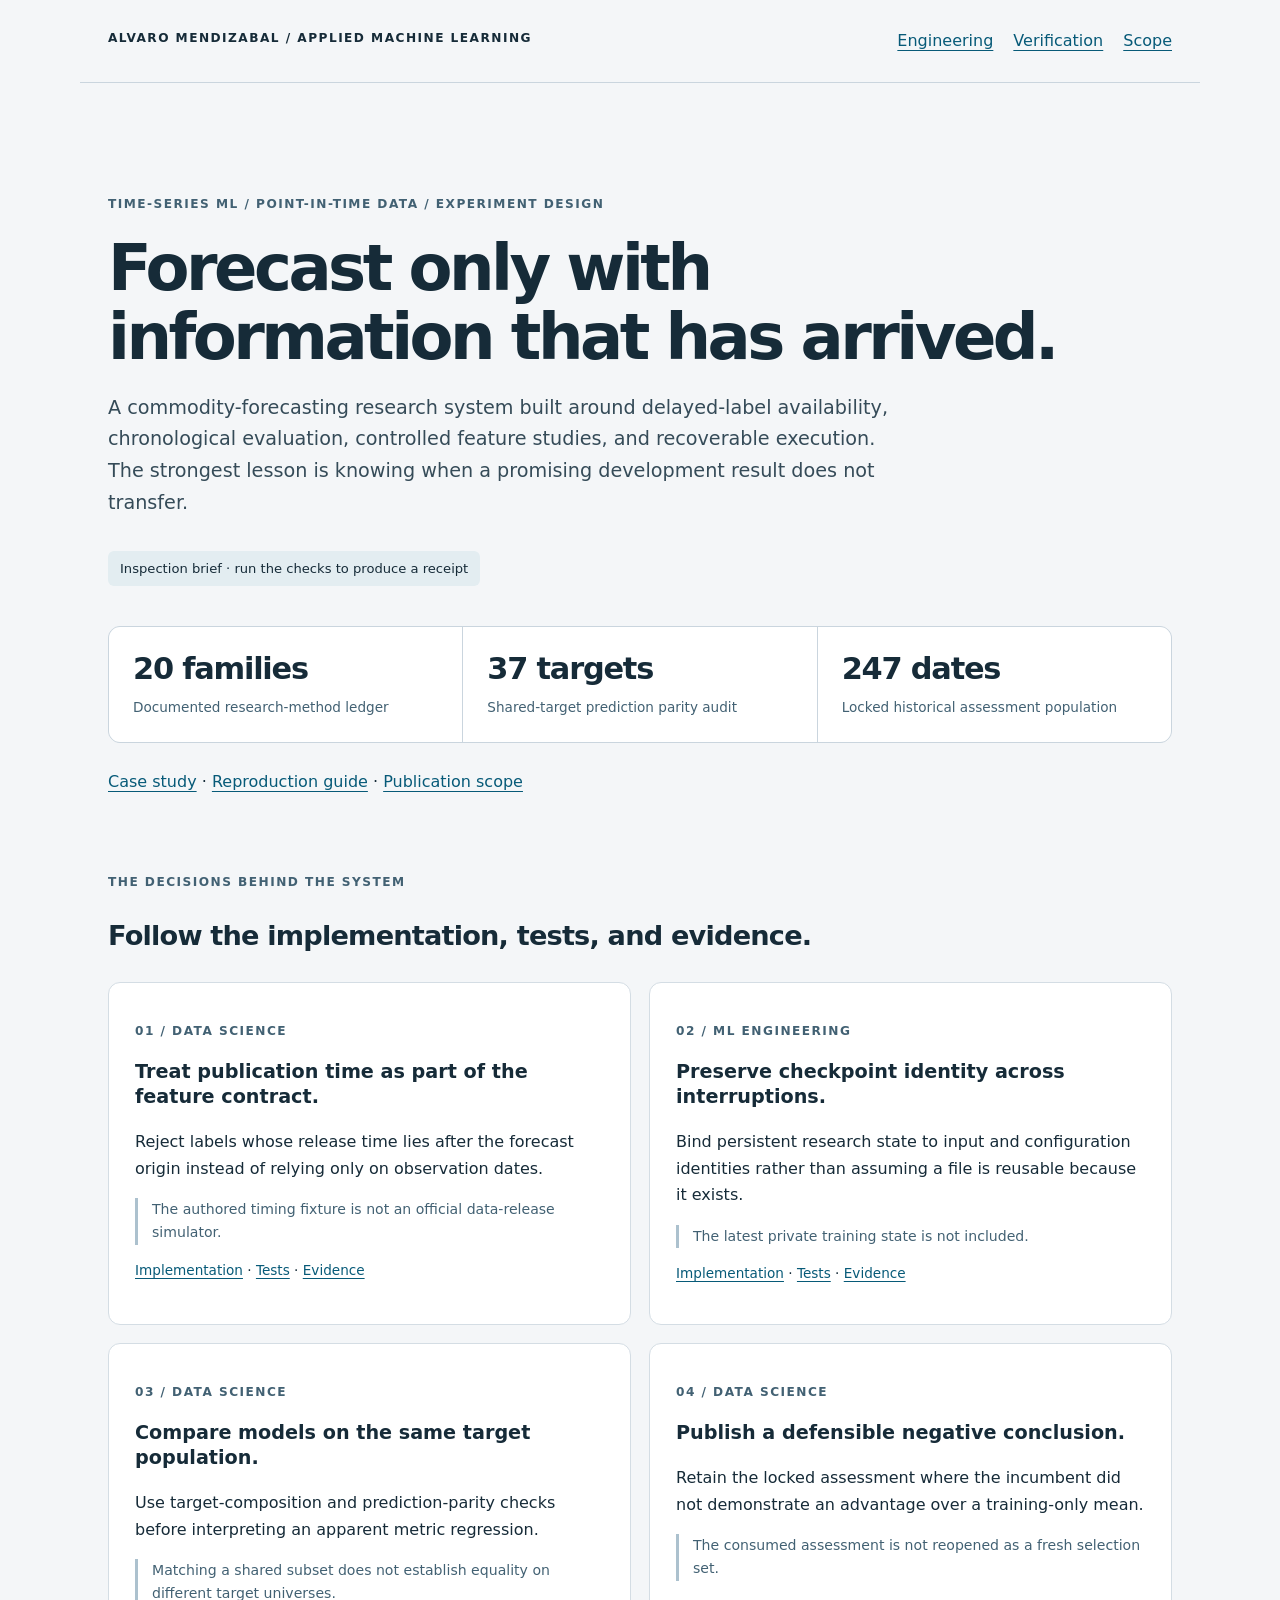
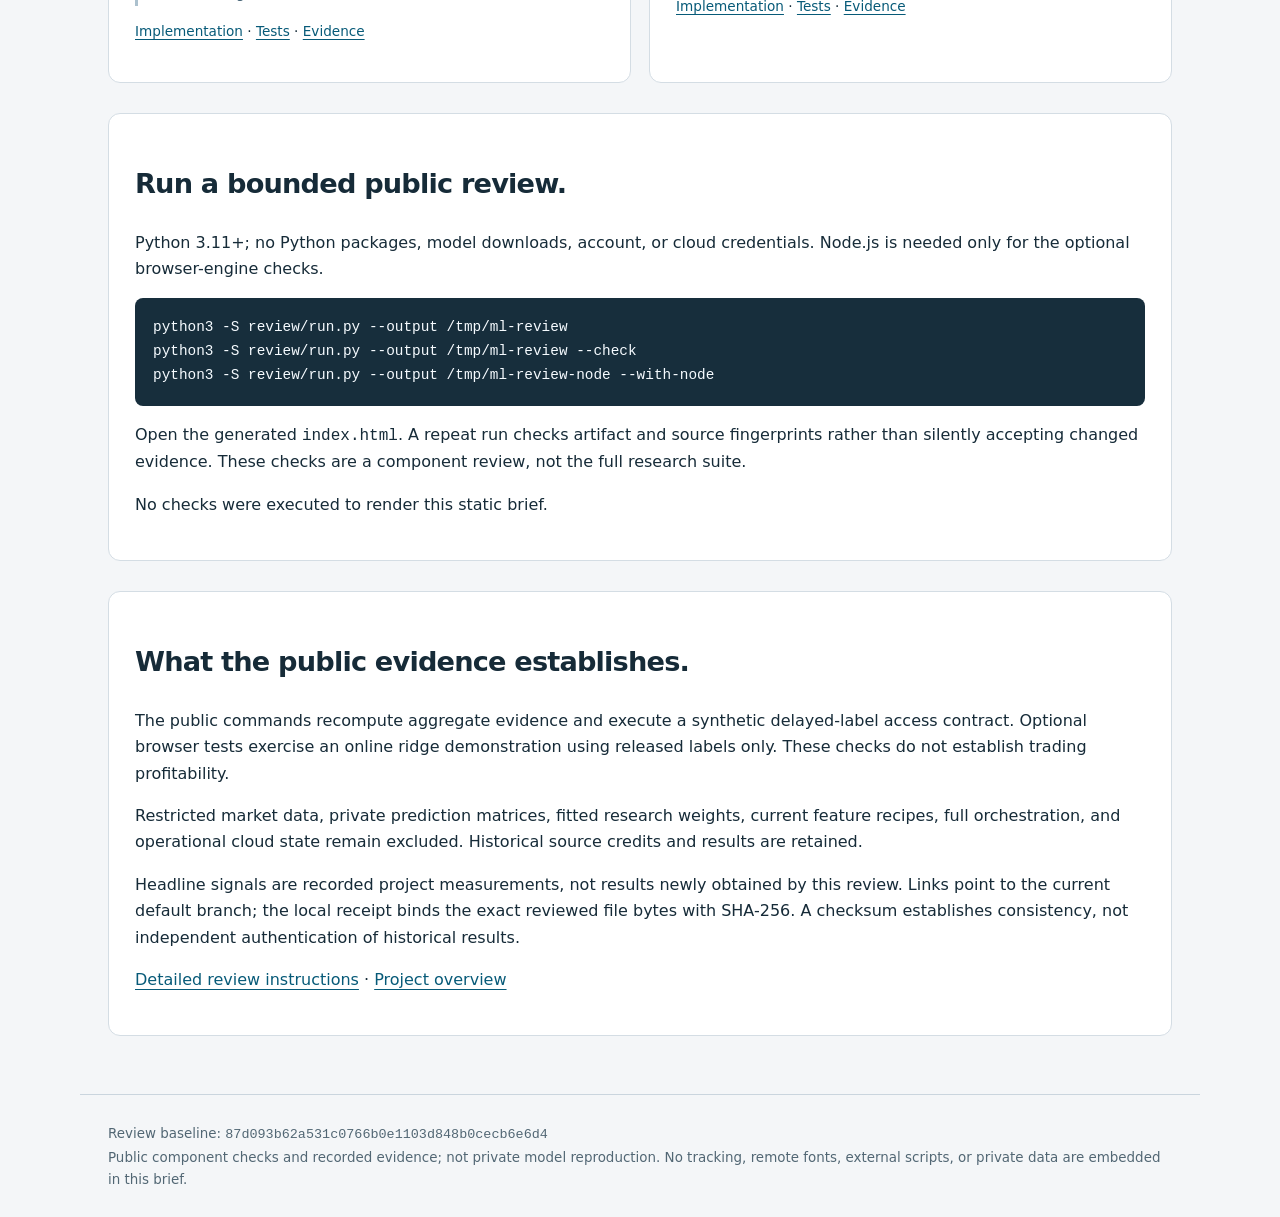
==== review/index.html @ c0a4b19f "feat: add tested source-linked employer review and bounded public verification" ====
<!doctype html>
<html lang="en"><head><meta charset="utf-8"><meta name="viewport" content="width=device-width,initial-scale=1"><meta name="color-scheme" content="light"><title>Forecast only with information that has arrived. | Alvaro Mendizabal</title>
<style>
:root{font-family:Inter,ui-sans-serif,system-ui,-apple-system,sans-serif;color:#162b38;background:#f4f6f8;line-height:1.65}*{box-sizing:border-box}body{margin:0}a{color:#075a78;text-underline-offset:.22em}a:focus-visible{outline:3px solid #d98f22;outline-offset:4px}.skip{position:absolute;left:-9999px}.skip:focus{left:1rem;background:white;padding:1rem;z-index:2}header,main,footer{max-width:1120px;margin:auto;padding:28px}header{display:flex;justify-content:space-between;gap:24px;flex-wrap:wrap;border-bottom:1px solid #cad5de}nav{display:flex;gap:20px;flex-wrap:wrap}.brand,.eyebrow{font-size:.76rem;letter-spacing:.12em;text-transform:uppercase;font-weight:750}.eyebrow{color:#426173}h1{font-size:clamp(2.3rem,5vw,4.7rem);line-height:1.08;letter-spacing:-.055em;max-width:950px;margin:20px 0}h2{font-size:1.7rem;letter-spacing:-.03em}h3{font-size:1.2rem;line-height:1.3}.lead{font-size:1.2rem;max-width:800px;color:#354b58}.hero{padding:40px 0 30px}.status{display:inline-block;font-size:.82rem;background:#e3edf1;padding:7px 12px;border-radius:6px}.signals{display:grid;grid-template-columns:repeat(3,1fr);gap:1px;background:#cad5de;border:1px solid #cad5de;border-radius:12px;overflow:hidden;margin:26px 0}.signals div{padding:24px;background:white}.signals strong{display:block;font-size:1.9rem;line-height:1.2;letter-spacing:-.04em}.signals span{display:block;font-size:.85rem;margin-top:9px;color:#426173}.grid{display:grid;grid-template-columns:repeat(2,minmax(0,1fr));gap:18px}article,.panel{background:white;border:1px solid #d4dde4;border-radius:12px;padding:26px}article p:last-child{font-size:.85rem}.boundary{font-size:.88rem;border-left:3px solid #acc1ce;padding-left:14px;color:#426173}section{scroll-margin-top:20px;margin:30px 0}pre{white-space:pre-wrap;overflow-wrap:anywhere;padding:18px;background:#172e3c;color:#f6fbff;border-radius:8px;font-size:.9rem}code{font-family:ui-monospace,SFMono-Regular,Consolas,monospace}table{border-collapse:collapse;width:100%;font-size:.9rem}th,td{padding:12px;border-bottom:1px solid #d4dde4;text-align:left}caption{text-align:left;margin-bottom:10px;font-weight:700}footer{font-size:.84rem;color:#526774;border-top:1px solid #cad5de}@media(max-width:700px){header,main,footer{padding:20px}.grid,.signals{grid-template-columns:1fr}h1{font-size:2.5rem}article,.panel{padding:20px}}@media print{body{background:white}header nav,.skip{display:none}main{max-width:none}article,.panel{break-inside:avoid}h1{font-size:30pt}.hero{padding-top:10px}a{color:inherit}}
</style></head><body><a class="skip" href="#main">Skip to content</a><header><div class="brand">Alvaro Mendizabal / Applied Machine Learning</div><nav aria-label="Review sections"><a href="#engineering">Engineering</a><a href="#verification">Verification</a><a href="#scope">Scope</a></nav></header><main id="main"><section class="hero"><p class="eyebrow">Time-series ML / point-in-time data / experiment design</p><h1>Forecast only with information that has arrived.</h1><p class="lead">A commodity-forecasting research system built around delayed-label availability, chronological evaluation, controlled feature studies, and recoverable execution. The strongest lesson is knowing when a promising development result does not transfer.</p><p class="status">Inspection brief · run the checks to produce a receipt</p><div class="signals"><div><strong>20 families</strong><span>Documented research-method ledger</span></div><div><strong>37 targets</strong><span>Shared-target prediction parity audit</span></div><div><strong>247 dates</strong><span>Locked historical assessment population</span></div></div><p><a href="https://github.com/alvaromendizabal/commodity-prediction/blob/main/docs/PORTFOLIO_CASE_STUDY.md">Case study</a> · <a href="https://github.com/alvaromendizabal/commodity-prediction/blob/main/docs/REPRODUCIBILITY.md">Reproduction guide</a> · <a href="https://github.com/alvaromendizabal/commodity-prediction/blob/main/docs/PUBLICATION_SCOPE.md">Publication scope</a></p></section><section id="engineering"><p class="eyebrow">The decisions behind the system</p><h2>Follow the implementation, tests, and evidence.</h2><div class="grid"><article><p class="eyebrow">01 / Data science</p><h3>Treat publication time as part of the feature contract.</h3><p>Reject labels whose release time lies after the forecast origin instead of relying only on observation dates.</p><p class="boundary">The authored timing fixture is not an official data-release simulator.</p><p><a href="https://github.com/alvaromendizabal/commodity-prediction/blob/main/examples/delayed_label_demo.py">Implementation</a> · <a href="https://github.com/alvaromendizabal/commodity-prediction/blob/main/tests/test_delayed_label_demo.py">Tests</a> · <a href="https://github.com/alvaromendizabal/commodity-prediction/blob/main/docs/PORTFOLIO_CASE_STUDY.md">Evidence</a></p></article><article><p class="eyebrow">02 / ML engineering</p><h3>Preserve checkpoint identity across interruptions.</h3><p>Bind persistent research state to input and configuration identities rather than assuming a file is reusable because it exists.</p><p class="boundary">The latest private training state is not included.</p><p><a href="https://github.com/alvaromendizabal/commodity-prediction/blob/main/src/commodity_prediction/studies/storage.py">Implementation</a> · <a href="https://github.com/alvaromendizabal/commodity-prediction/blob/main/tests/test_study_storage.py">Tests</a> · <a href="https://github.com/alvaromendizabal/commodity-prediction/blob/main/reports/execution_recovery.json">Evidence</a></p></article><article><p class="eyebrow">03 / Data science</p><h3>Compare models on the same target population.</h3><p>Use target-composition and prediction-parity checks before interpreting an apparent metric regression.</p><p class="boundary">Matching a shared subset does not establish equality on different target universes.</p><p><a href="https://github.com/alvaromendizabal/commodity-prediction/blob/main/src/commodity_prediction/studies/evaluation.py">Implementation</a> · <a href="https://github.com/alvaromendizabal/commodity-prediction/blob/main/tests/test_feature_study.py">Tests</a> · <a href="https://github.com/alvaromendizabal/commodity-prediction/blob/main/reports/portfolio_summary.json">Evidence</a></p></article><article><p class="eyebrow">04 / Data science</p><h3>Publish a defensible negative conclusion.</h3><p>Retain the locked assessment where the incumbent did not demonstrate an advantage over a training-only mean.</p><p class="boundary">The consumed assessment is not reopened as a fresh selection set.</p><p><a href="https://github.com/alvaromendizabal/commodity-prediction/blob/main/scripts/verify_portfolio.py">Implementation</a> · <a href="https://github.com/alvaromendizabal/commodity-prediction/blob/main/tests/test_portfolio_evidence.py">Tests</a> · <a href="https://github.com/alvaromendizabal/commodity-prediction/blob/main/reports/final_research_ledger.json">Evidence</a></p></article></div></section><section class="panel" id="verification"><h2>Run a bounded public review.</h2><p>Python 3.11+; no Python packages, model downloads, account, or cloud credentials. Node.js is needed only for the optional browser-engine checks.</p><pre><code>python3 -S review/run.py --output /tmp/ml-review
python3 -S review/run.py --output /tmp/ml-review --check
python3 -S review/run.py --output /tmp/ml-review-node --with-node</code></pre><p>Open the generated <code>index.html</code>. A repeat run checks artifact and source fingerprints rather than silently accepting changed evidence. These checks are a component review, not the full research suite.</p><p>No checks were executed to render this static brief.</p></section><section class="panel" id="scope"><h2>What the public evidence establishes.</h2><p>The public commands recompute aggregate evidence and execute a synthetic delayed-label access contract. Optional browser tests exercise an online ridge demonstration using released labels only. These checks do not establish trading profitability.</p><p>Restricted market data, private prediction matrices, fitted research weights, current feature recipes, full orchestration, and operational cloud state remain excluded. Historical source credits and results are retained.</p><p>Headline signals are recorded project measurements, not results newly obtained by this review. Links point to the current default branch; the local receipt binds the exact reviewed file bytes with SHA-256. A checksum establishes consistency, not independent authentication of historical results.</p><p><a href="https://github.com/alvaromendizabal/commodity-prediction/blob/main/review/README.md">Detailed review instructions</a> · <a href="https://github.com/alvaromendizabal/commodity-prediction/blob/main/README.md">Project overview</a></p></section></main><footer>Review baseline: <code>87d093b62a531c0766b0e1103d848b0cecb6e6d4</code><br>Public component checks and recorded evidence; not private model reproduction. No tracking, remote fonts, external scripts, or private data are embedded in this brief.</footer></body></html>
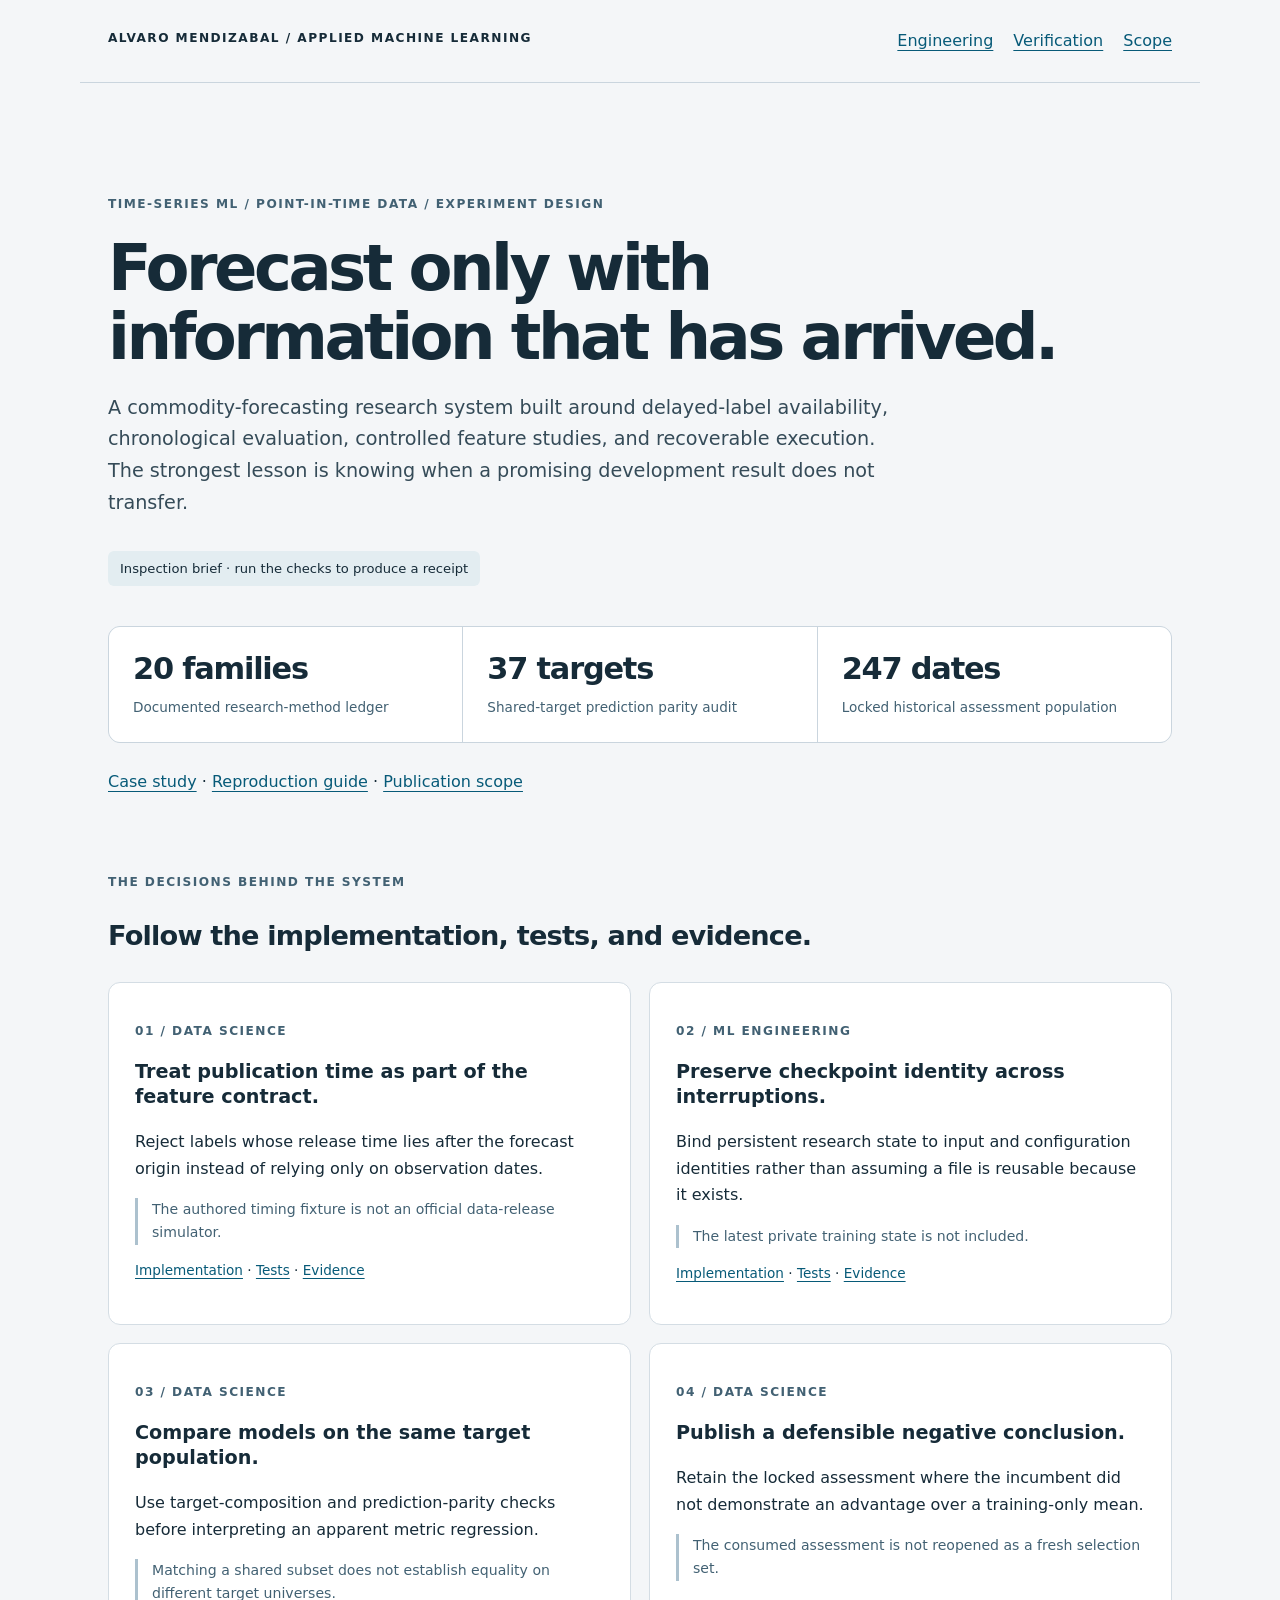
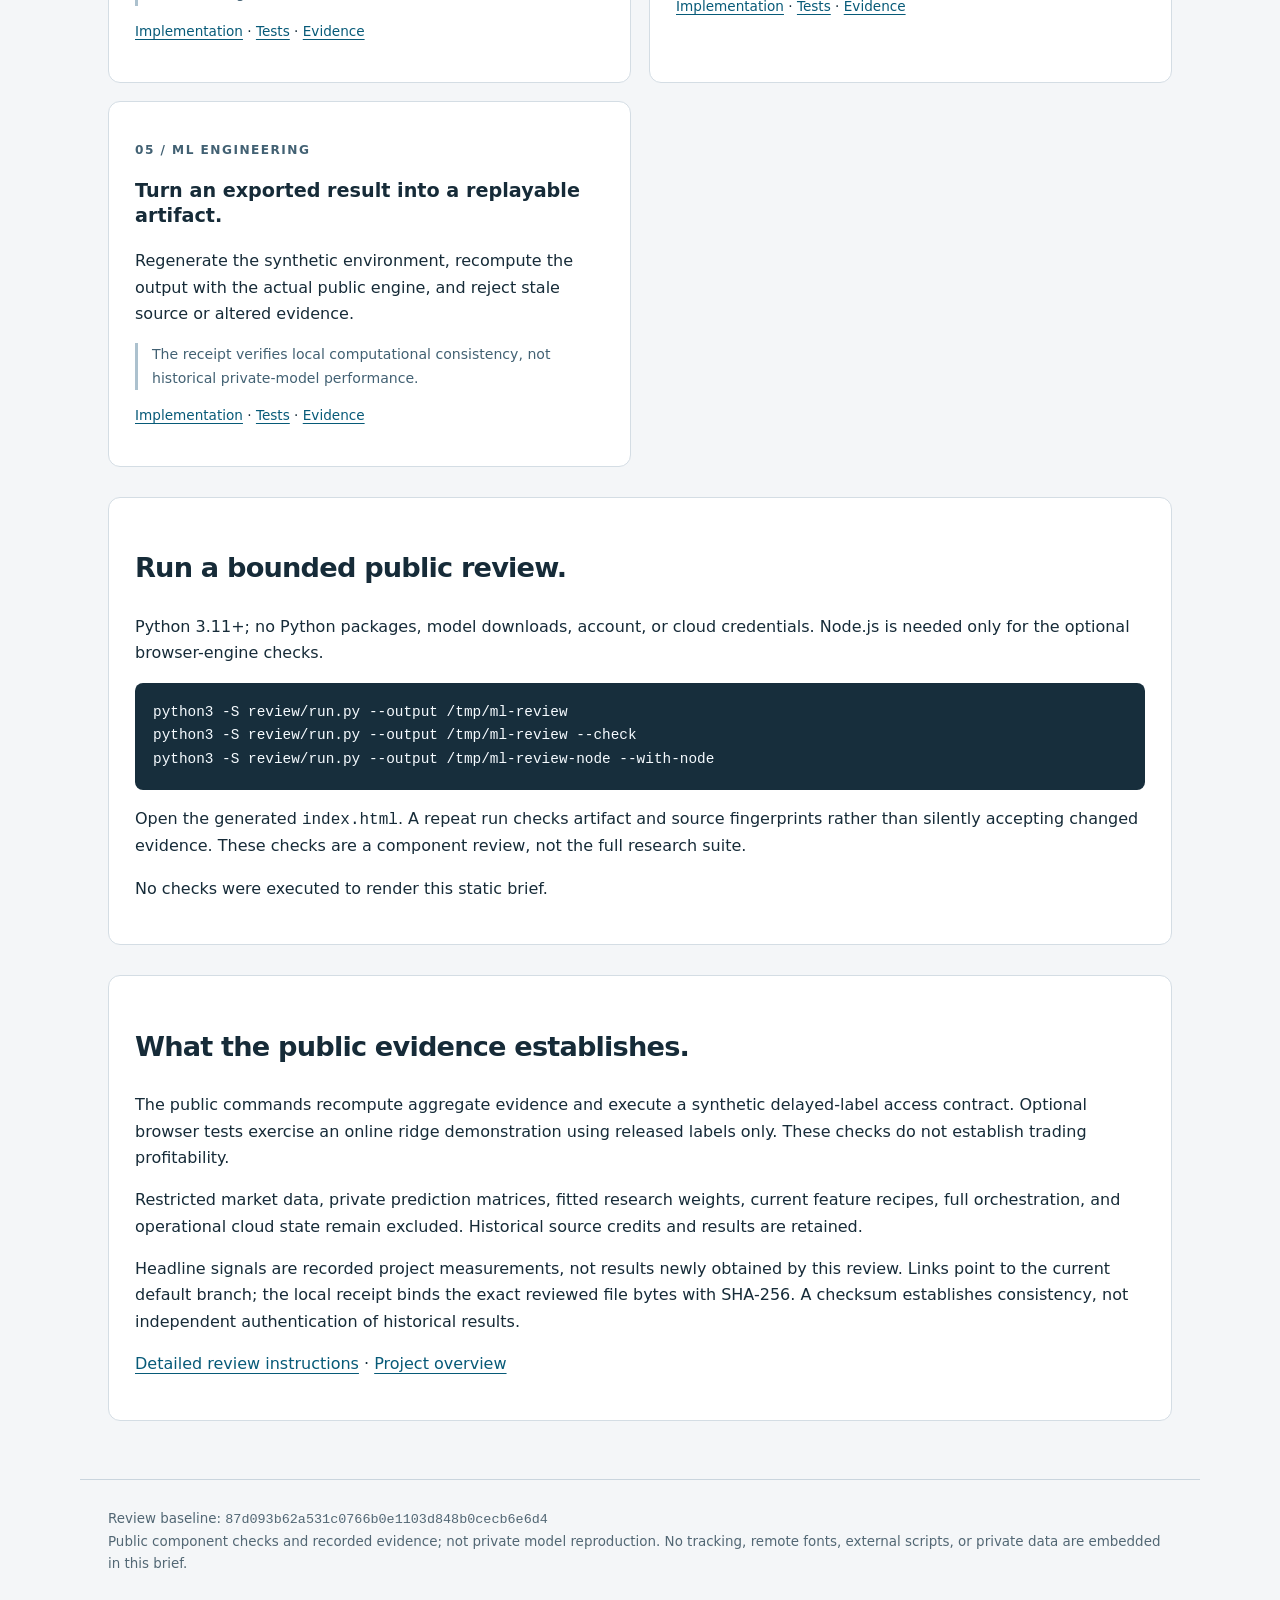
==== commit db31e839: "Make exported forecasts independently replayable with source-bound evidence" ====
--- a/review/index.html
+++ b/review/index.html
@@ -2,6 +2,6 @@
 <html lang="en"><head><meta charset="utf-8"><meta name="viewport" content="width=device-width,initial-scale=1"><meta name="color-scheme" content="light"><title>Forecast only with information that has arrived. | Alvaro Mendizabal</title>
 <style>
 :root{font-family:Inter,ui-sans-serif,system-ui,-apple-system,sans-serif;color:#162b38;background:#f4f6f8;line-height:1.65}*{box-sizing:border-box}body{margin:0}a{color:#075a78;text-underline-offset:.22em}a:focus-visible{outline:3px solid #d98f22;outline-offset:4px}.skip{position:absolute;left:-9999px}.skip:focus{left:1rem;background:white;padding:1rem;z-index:2}header,main,footer{max-width:1120px;margin:auto;padding:28px}header{display:flex;justify-content:space-between;gap:24px;flex-wrap:wrap;border-bottom:1px solid #cad5de}nav{display:flex;gap:20px;flex-wrap:wrap}.brand,.eyebrow{font-size:.76rem;letter-spacing:.12em;text-transform:uppercase;font-weight:750}.eyebrow{color:#426173}h1{font-size:clamp(2.3rem,5vw,4.7rem);line-height:1.08;letter-spacing:-.055em;max-width:950px;margin:20px 0}h2{font-size:1.7rem;letter-spacing:-.03em}h3{font-size:1.2rem;line-height:1.3}.lead{font-size:1.2rem;max-width:800px;color:#354b58}.hero{padding:40px 0 30px}.status{display:inline-block;font-size:.82rem;background:#e3edf1;padding:7px 12px;border-radius:6px}.signals{display:grid;grid-template-columns:repeat(3,1fr);gap:1px;background:#cad5de;border:1px solid #cad5de;border-radius:12px;overflow:hidden;margin:26px 0}.signals div{padding:24px;background:white}.signals strong{display:block;font-size:1.9rem;line-height:1.2;letter-spacing:-.04em}.signals span{display:block;font-size:.85rem;margin-top:9px;color:#426173}.grid{display:grid;grid-template-columns:repeat(2,minmax(0,1fr));gap:18px}article,.panel{background:white;border:1px solid #d4dde4;border-radius:12px;padding:26px}article p:last-child{font-size:.85rem}.boundary{font-size:.88rem;border-left:3px solid #acc1ce;padding-left:14px;color:#426173}section{scroll-margin-top:20px;margin:30px 0}pre{white-space:pre-wrap;overflow-wrap:anywhere;padding:18px;background:#172e3c;color:#f6fbff;border-radius:8px;font-size:.9rem}code{font-family:ui-monospace,SFMono-Regular,Consolas,monospace}table{border-collapse:collapse;width:100%;font-size:.9rem}th,td{padding:12px;border-bottom:1px solid #d4dde4;text-align:left}caption{text-align:left;margin-bottom:10px;font-weight:700}footer{font-size:.84rem;color:#526774;border-top:1px solid #cad5de}@media(max-width:700px){header,main,footer{padding:20px}.grid,.signals{grid-template-columns:1fr}h1{font-size:2.5rem}article,.panel{padding:20px}}@media print{body{background:white}header nav,.skip{display:none}main{max-width:none}article,.panel{break-inside:avoid}h1{font-size:30pt}.hero{padding-top:10px}a{color:inherit}}
-</style></head><body><a class="skip" href="#main">Skip to content</a><header><div class="brand">Alvaro Mendizabal / Applied Machine Learning</div><nav aria-label="Review sections"><a href="#engineering">Engineering</a><a href="#verification">Verification</a><a href="#scope">Scope</a></nav></header><main id="main"><section class="hero"><p class="eyebrow">Time-series ML / point-in-time data / experiment design</p><h1>Forecast only with information that has arrived.</h1><p class="lead">A commodity-forecasting research system built around delayed-label availability, chronological evaluation, controlled feature studies, and recoverable execution. The strongest lesson is knowing when a promising development result does not transfer.</p><p class="status">Inspection brief · run the checks to produce a receipt</p><div class="signals"><div><strong>20 families</strong><span>Documented research-method ledger</span></div><div><strong>37 targets</strong><span>Shared-target prediction parity audit</span></div><div><strong>247 dates</strong><span>Locked historical assessment population</span></div></div><p><a href="https://github.com/alvaromendizabal/commodity-prediction/blob/main/docs/PORTFOLIO_CASE_STUDY.md">Case study</a> · <a href="https://github.com/alvaromendizabal/commodity-prediction/blob/main/docs/REPRODUCIBILITY.md">Reproduction guide</a> · <a href="https://github.com/alvaromendizabal/commodity-prediction/blob/main/docs/PUBLICATION_SCOPE.md">Publication scope</a></p></section><section id="engineering"><p class="eyebrow">The decisions behind the system</p><h2>Follow the implementation, tests, and evidence.</h2><div class="grid"><article><p class="eyebrow">01 / Data science</p><h3>Treat publication time as part of the feature contract.</h3><p>Reject labels whose release time lies after the forecast origin instead of relying only on observation dates.</p><p class="boundary">The authored timing fixture is not an official data-release simulator.</p><p><a href="https://github.com/alvaromendizabal/commodity-prediction/blob/main/examples/delayed_label_demo.py">Implementation</a> · <a href="https://github.com/alvaromendizabal/commodity-prediction/blob/main/tests/test_delayed_label_demo.py">Tests</a> · <a href="https://github.com/alvaromendizabal/commodity-prediction/blob/main/docs/PORTFOLIO_CASE_STUDY.md">Evidence</a></p></article><article><p class="eyebrow">02 / ML engineering</p><h3>Preserve checkpoint identity across interruptions.</h3><p>Bind persistent research state to input and configuration identities rather than assuming a file is reusable because it exists.</p><p class="boundary">The latest private training state is not included.</p><p><a href="https://github.com/alvaromendizabal/commodity-prediction/blob/main/src/commodity_prediction/studies/storage.py">Implementation</a> · <a href="https://github.com/alvaromendizabal/commodity-prediction/blob/main/tests/test_study_storage.py">Tests</a> · <a href="https://github.com/alvaromendizabal/commodity-prediction/blob/main/reports/execution_recovery.json">Evidence</a></p></article><article><p class="eyebrow">03 / Data science</p><h3>Compare models on the same target population.</h3><p>Use target-composition and prediction-parity checks before interpreting an apparent metric regression.</p><p class="boundary">Matching a shared subset does not establish equality on different target universes.</p><p><a href="https://github.com/alvaromendizabal/commodity-prediction/blob/main/src/commodity_prediction/studies/evaluation.py">Implementation</a> · <a href="https://github.com/alvaromendizabal/commodity-prediction/blob/main/tests/test_feature_study.py">Tests</a> · <a href="https://github.com/alvaromendizabal/commodity-prediction/blob/main/reports/portfolio_summary.json">Evidence</a></p></article><article><p class="eyebrow">04 / Data science</p><h3>Publish a defensible negative conclusion.</h3><p>Retain the locked assessment where the incumbent did not demonstrate an advantage over a training-only mean.</p><p class="boundary">The consumed assessment is not reopened as a fresh selection set.</p><p><a href="https://github.com/alvaromendizabal/commodity-prediction/blob/main/scripts/verify_portfolio.py">Implementation</a> · <a href="https://github.com/alvaromendizabal/commodity-prediction/blob/main/tests/test_portfolio_evidence.py">Tests</a> · <a href="https://github.com/alvaromendizabal/commodity-prediction/blob/main/reports/final_research_ledger.json">Evidence</a></p></article></div></section><section class="panel" id="verification"><h2>Run a bounded public review.</h2><p>Python 3.11+; no Python packages, model downloads, account, or cloud credentials. Node.js is needed only for the optional browser-engine checks.</p><pre><code>python3 -S review/run.py --output /tmp/ml-review
+</style></head><body><a class="skip" href="#main">Skip to content</a><header><div class="brand">Alvaro Mendizabal / Applied Machine Learning</div><nav aria-label="Review sections"><a href="#engineering">Engineering</a><a href="#verification">Verification</a><a href="#scope">Scope</a></nav></header><main id="main"><section class="hero"><p class="eyebrow">Time-series ML / point-in-time data / experiment design</p><h1>Forecast only with information that has arrived.</h1><p class="lead">A commodity-forecasting research system built around delayed-label availability, chronological evaluation, controlled feature studies, and recoverable execution. The strongest lesson is knowing when a promising development result does not transfer.</p><p class="status">Inspection brief · run the checks to produce a receipt</p><div class="signals"><div><strong>20 families</strong><span>Documented research-method ledger</span></div><div><strong>37 targets</strong><span>Shared-target prediction parity audit</span></div><div><strong>247 dates</strong><span>Locked historical assessment population</span></div></div><p><a href="https://github.com/alvaromendizabal/commodity-prediction/blob/main/docs/PORTFOLIO_CASE_STUDY.md">Case study</a> · <a href="https://github.com/alvaromendizabal/commodity-prediction/blob/main/docs/REPRODUCIBILITY.md">Reproduction guide</a> · <a href="https://github.com/alvaromendizabal/commodity-prediction/blob/main/docs/PUBLICATION_SCOPE.md">Publication scope</a></p></section><section id="engineering"><p class="eyebrow">The decisions behind the system</p><h2>Follow the implementation, tests, and evidence.</h2><div class="grid"><article><p class="eyebrow">01 / Data science</p><h3>Treat publication time as part of the feature contract.</h3><p>Reject labels whose release time lies after the forecast origin instead of relying only on observation dates.</p><p class="boundary">The authored timing fixture is not an official data-release simulator.</p><p><a href="https://github.com/alvaromendizabal/commodity-prediction/blob/main/examples/delayed_label_demo.py">Implementation</a> · <a href="https://github.com/alvaromendizabal/commodity-prediction/blob/main/tests/test_delayed_label_demo.py">Tests</a> · <a href="https://github.com/alvaromendizabal/commodity-prediction/blob/main/docs/PORTFOLIO_CASE_STUDY.md">Evidence</a></p></article><article><p class="eyebrow">02 / ML engineering</p><h3>Preserve checkpoint identity across interruptions.</h3><p>Bind persistent research state to input and configuration identities rather than assuming a file is reusable because it exists.</p><p class="boundary">The latest private training state is not included.</p><p><a href="https://github.com/alvaromendizabal/commodity-prediction/blob/main/src/commodity_prediction/studies/storage.py">Implementation</a> · <a href="https://github.com/alvaromendizabal/commodity-prediction/blob/main/tests/test_study_storage.py">Tests</a> · <a href="https://github.com/alvaromendizabal/commodity-prediction/blob/main/reports/execution_recovery.json">Evidence</a></p></article><article><p class="eyebrow">03 / Data science</p><h3>Compare models on the same target population.</h3><p>Use target-composition and prediction-parity checks before interpreting an apparent metric regression.</p><p class="boundary">Matching a shared subset does not establish equality on different target universes.</p><p><a href="https://github.com/alvaromendizabal/commodity-prediction/blob/main/src/commodity_prediction/studies/evaluation.py">Implementation</a> · <a href="https://github.com/alvaromendizabal/commodity-prediction/blob/main/tests/test_feature_study.py">Tests</a> · <a href="https://github.com/alvaromendizabal/commodity-prediction/blob/main/reports/portfolio_summary.json">Evidence</a></p></article><article><p class="eyebrow">04 / Data science</p><h3>Publish a defensible negative conclusion.</h3><p>Retain the locked assessment where the incumbent did not demonstrate an advantage over a training-only mean.</p><p class="boundary">The consumed assessment is not reopened as a fresh selection set.</p><p><a href="https://github.com/alvaromendizabal/commodity-prediction/blob/main/scripts/verify_portfolio.py">Implementation</a> · <a href="https://github.com/alvaromendizabal/commodity-prediction/blob/main/tests/test_portfolio_evidence.py">Tests</a> · <a href="https://github.com/alvaromendizabal/commodity-prediction/blob/main/reports/final_research_ledger.json">Evidence</a></p></article><article><p class="eyebrow">05 / ML engineering</p><h3>Turn an exported result into a replayable artifact.</h3><p>Regenerate the synthetic environment, recompute the output with the actual public engine, and reject stale source or altered evidence.</p><p class="boundary">The receipt verifies local computational consistency, not historical private-model performance.</p><p><a href="https://github.com/alvaromendizabal/commodity-prediction/blob/main/tools/replay_public_demo.mjs">Implementation</a> · <a href="https://github.com/alvaromendizabal/commodity-prediction/blob/main/tools/test_replay_public_demo.mjs">Tests</a> · <a href="https://github.com/alvaromendizabal/commodity-prediction/blob/main/docs/DEMO_REPLAY.md">Evidence</a></p></article></div></section><section class="panel" id="verification"><h2>Run a bounded public review.</h2><p>Python 3.11+; no Python packages, model downloads, account, or cloud credentials. Node.js is needed only for the optional browser-engine checks.</p><pre><code>python3 -S review/run.py --output /tmp/ml-review
 python3 -S review/run.py --output /tmp/ml-review --check
 python3 -S review/run.py --output /tmp/ml-review-node --with-node</code></pre><p>Open the generated <code>index.html</code>. A repeat run checks artifact and source fingerprints rather than silently accepting changed evidence. These checks are a component review, not the full research suite.</p><p>No checks were executed to render this static brief.</p></section><section class="panel" id="scope"><h2>What the public evidence establishes.</h2><p>The public commands recompute aggregate evidence and execute a synthetic delayed-label access contract. Optional browser tests exercise an online ridge demonstration using released labels only. These checks do not establish trading profitability.</p><p>Restricted market data, private prediction matrices, fitted research weights, current feature recipes, full orchestration, and operational cloud state remain excluded. Historical source credits and results are retained.</p><p>Headline signals are recorded project measurements, not results newly obtained by this review. Links point to the current default branch; the local receipt binds the exact reviewed file bytes with SHA-256. A checksum establishes consistency, not independent authentication of historical results.</p><p><a href="https://github.com/alvaromendizabal/commodity-prediction/blob/main/review/README.md">Detailed review instructions</a> · <a href="https://github.com/alvaromendizabal/commodity-prediction/blob/main/README.md">Project overview</a></p></section></main><footer>Review baseline: <code>87d093b62a531c0766b0e1103d848b0cecb6e6d4</code><br>Public component checks and recorded evidence; not private model reproduction. No tracking, remote fonts, external scripts, or private data are embedded in this brief.</footer></body></html>
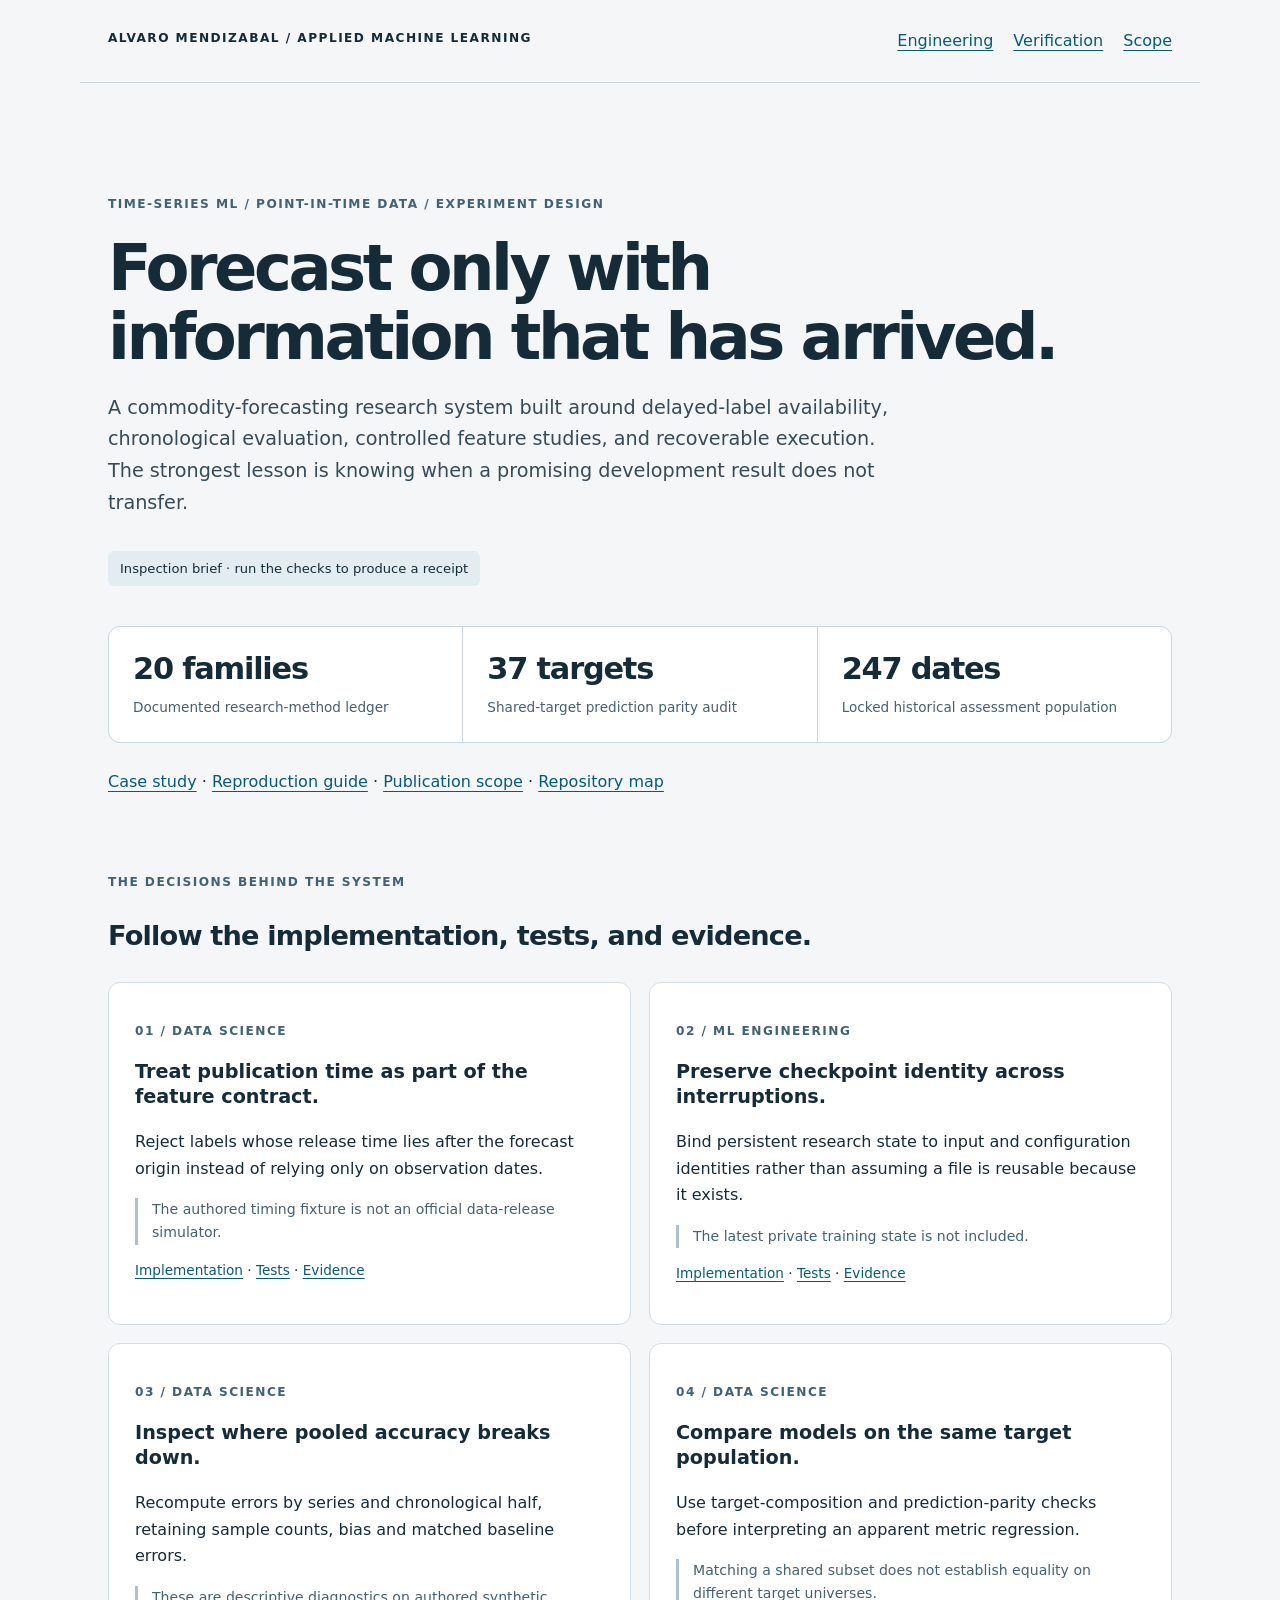
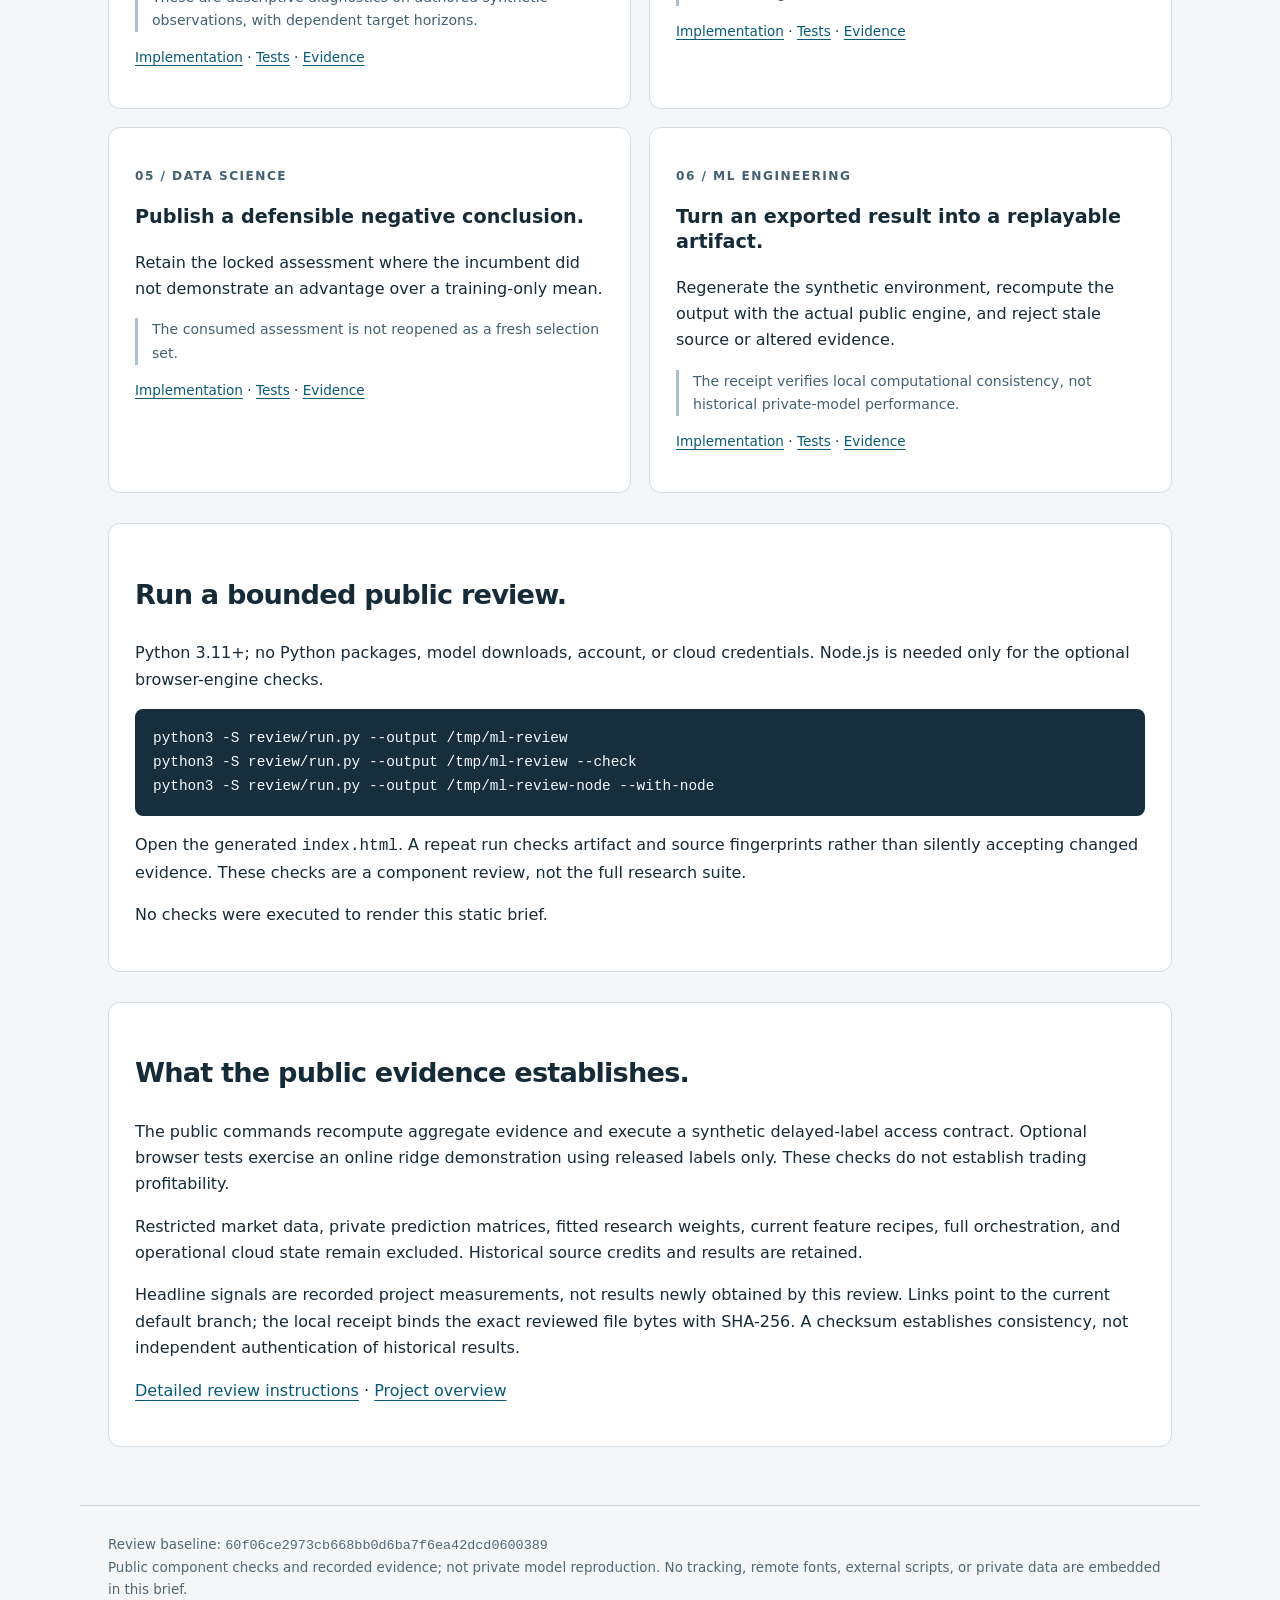
==== commit 891c9ece: "Add forecast error diagnostics and streamline the public research review" ====
--- a/review/index.html
+++ b/review/index.html
@@ -2,6 +2,6 @@
 <html lang="en"><head><meta charset="utf-8"><meta name="viewport" content="width=device-width,initial-scale=1"><meta name="color-scheme" content="light"><title>Forecast only with information that has arrived. | Alvaro Mendizabal</title>
 <style>
 :root{font-family:Inter,ui-sans-serif,system-ui,-apple-system,sans-serif;color:#162b38;background:#f4f6f8;line-height:1.65}*{box-sizing:border-box}body{margin:0}a{color:#075a78;text-underline-offset:.22em}a:focus-visible{outline:3px solid #d98f22;outline-offset:4px}.skip{position:absolute;left:-9999px}.skip:focus{left:1rem;background:white;padding:1rem;z-index:2}header,main,footer{max-width:1120px;margin:auto;padding:28px}header{display:flex;justify-content:space-between;gap:24px;flex-wrap:wrap;border-bottom:1px solid #cad5de}nav{display:flex;gap:20px;flex-wrap:wrap}.brand,.eyebrow{font-size:.76rem;letter-spacing:.12em;text-transform:uppercase;font-weight:750}.eyebrow{color:#426173}h1{font-size:clamp(2.3rem,5vw,4.7rem);line-height:1.08;letter-spacing:-.055em;max-width:950px;margin:20px 0}h2{font-size:1.7rem;letter-spacing:-.03em}h3{font-size:1.2rem;line-height:1.3}.lead{font-size:1.2rem;max-width:800px;color:#354b58}.hero{padding:40px 0 30px}.status{display:inline-block;font-size:.82rem;background:#e3edf1;padding:7px 12px;border-radius:6px}.signals{display:grid;grid-template-columns:repeat(3,1fr);gap:1px;background:#cad5de;border:1px solid #cad5de;border-radius:12px;overflow:hidden;margin:26px 0}.signals div{padding:24px;background:white}.signals strong{display:block;font-size:1.9rem;line-height:1.2;letter-spacing:-.04em}.signals span{display:block;font-size:.85rem;margin-top:9px;color:#426173}.grid{display:grid;grid-template-columns:repeat(2,minmax(0,1fr));gap:18px}article,.panel{background:white;border:1px solid #d4dde4;border-radius:12px;padding:26px}article p:last-child{font-size:.85rem}.boundary{font-size:.88rem;border-left:3px solid #acc1ce;padding-left:14px;color:#426173}section{scroll-margin-top:20px;margin:30px 0}pre{white-space:pre-wrap;overflow-wrap:anywhere;padding:18px;background:#172e3c;color:#f6fbff;border-radius:8px;font-size:.9rem}code{font-family:ui-monospace,SFMono-Regular,Consolas,monospace}table{border-collapse:collapse;width:100%;font-size:.9rem}th,td{padding:12px;border-bottom:1px solid #d4dde4;text-align:left}caption{text-align:left;margin-bottom:10px;font-weight:700}footer{font-size:.84rem;color:#526774;border-top:1px solid #cad5de}@media(max-width:700px){header,main,footer{padding:20px}.grid,.signals{grid-template-columns:1fr}h1{font-size:2.5rem}article,.panel{padding:20px}}@media print{body{background:white}header nav,.skip{display:none}main{max-width:none}article,.panel{break-inside:avoid}h1{font-size:30pt}.hero{padding-top:10px}a{color:inherit}}
-</style></head><body><a class="skip" href="#main">Skip to content</a><header><div class="brand">Alvaro Mendizabal / Applied Machine Learning</div><nav aria-label="Review sections"><a href="#engineering">Engineering</a><a href="#verification">Verification</a><a href="#scope">Scope</a></nav></header><main id="main"><section class="hero"><p class="eyebrow">Time-series ML / point-in-time data / experiment design</p><h1>Forecast only with information that has arrived.</h1><p class="lead">A commodity-forecasting research system built around delayed-label availability, chronological evaluation, controlled feature studies, and recoverable execution. The strongest lesson is knowing when a promising development result does not transfer.</p><p class="status">Inspection brief · run the checks to produce a receipt</p><div class="signals"><div><strong>20 families</strong><span>Documented research-method ledger</span></div><div><strong>37 targets</strong><span>Shared-target prediction parity audit</span></div><div><strong>247 dates</strong><span>Locked historical assessment population</span></div></div><p><a href="https://github.com/alvaromendizabal/commodity-prediction/blob/main/docs/PORTFOLIO_CASE_STUDY.md">Case study</a> · <a href="https://github.com/alvaromendizabal/commodity-prediction/blob/main/docs/REPRODUCIBILITY.md">Reproduction guide</a> · <a href="https://github.com/alvaromendizabal/commodity-prediction/blob/main/docs/PUBLICATION_SCOPE.md">Publication scope</a></p></section><section id="engineering"><p class="eyebrow">The decisions behind the system</p><h2>Follow the implementation, tests, and evidence.</h2><div class="grid"><article><p class="eyebrow">01 / Data science</p><h3>Treat publication time as part of the feature contract.</h3><p>Reject labels whose release time lies after the forecast origin instead of relying only on observation dates.</p><p class="boundary">The authored timing fixture is not an official data-release simulator.</p><p><a href="https://github.com/alvaromendizabal/commodity-prediction/blob/main/examples/delayed_label_demo.py">Implementation</a> · <a href="https://github.com/alvaromendizabal/commodity-prediction/blob/main/tests/test_delayed_label_demo.py">Tests</a> · <a href="https://github.com/alvaromendizabal/commodity-prediction/blob/main/docs/PORTFOLIO_CASE_STUDY.md">Evidence</a></p></article><article><p class="eyebrow">02 / ML engineering</p><h3>Preserve checkpoint identity across interruptions.</h3><p>Bind persistent research state to input and configuration identities rather than assuming a file is reusable because it exists.</p><p class="boundary">The latest private training state is not included.</p><p><a href="https://github.com/alvaromendizabal/commodity-prediction/blob/main/src/commodity_prediction/studies/storage.py">Implementation</a> · <a href="https://github.com/alvaromendizabal/commodity-prediction/blob/main/tests/test_study_storage.py">Tests</a> · <a href="https://github.com/alvaromendizabal/commodity-prediction/blob/main/reports/execution_recovery.json">Evidence</a></p></article><article><p class="eyebrow">03 / Data science</p><h3>Compare models on the same target population.</h3><p>Use target-composition and prediction-parity checks before interpreting an apparent metric regression.</p><p class="boundary">Matching a shared subset does not establish equality on different target universes.</p><p><a href="https://github.com/alvaromendizabal/commodity-prediction/blob/main/src/commodity_prediction/studies/evaluation.py">Implementation</a> · <a href="https://github.com/alvaromendizabal/commodity-prediction/blob/main/tests/test_feature_study.py">Tests</a> · <a href="https://github.com/alvaromendizabal/commodity-prediction/blob/main/reports/portfolio_summary.json">Evidence</a></p></article><article><p class="eyebrow">04 / Data science</p><h3>Publish a defensible negative conclusion.</h3><p>Retain the locked assessment where the incumbent did not demonstrate an advantage over a training-only mean.</p><p class="boundary">The consumed assessment is not reopened as a fresh selection set.</p><p><a href="https://github.com/alvaromendizabal/commodity-prediction/blob/main/scripts/verify_portfolio.py">Implementation</a> · <a href="https://github.com/alvaromendizabal/commodity-prediction/blob/main/tests/test_portfolio_evidence.py">Tests</a> · <a href="https://github.com/alvaromendizabal/commodity-prediction/blob/main/reports/final_research_ledger.json">Evidence</a></p></article><article><p class="eyebrow">05 / ML engineering</p><h3>Turn an exported result into a replayable artifact.</h3><p>Regenerate the synthetic environment, recompute the output with the actual public engine, and reject stale source or altered evidence.</p><p class="boundary">The receipt verifies local computational consistency, not historical private-model performance.</p><p><a href="https://github.com/alvaromendizabal/commodity-prediction/blob/main/tools/replay_public_demo.mjs">Implementation</a> · <a href="https://github.com/alvaromendizabal/commodity-prediction/blob/main/tools/test_replay_public_demo.mjs">Tests</a> · <a href="https://github.com/alvaromendizabal/commodity-prediction/blob/main/docs/DEMO_REPLAY.md">Evidence</a></p></article></div></section><section class="panel" id="verification"><h2>Run a bounded public review.</h2><p>Python 3.11+; no Python packages, model downloads, account, or cloud credentials. Node.js is needed only for the optional browser-engine checks.</p><pre><code>python3 -S review/run.py --output /tmp/ml-review
+</style></head><body><a class="skip" href="#main">Skip to content</a><header><div class="brand">Alvaro Mendizabal / Applied Machine Learning</div><nav aria-label="Review sections"><a href="#engineering">Engineering</a><a href="#verification">Verification</a><a href="#scope">Scope</a></nav></header><main id="main"><section class="hero"><p class="eyebrow">Time-series ML / point-in-time data / experiment design</p><h1>Forecast only with information that has arrived.</h1><p class="lead">A commodity-forecasting research system built around delayed-label availability, chronological evaluation, controlled feature studies, and recoverable execution. The strongest lesson is knowing when a promising development result does not transfer.</p><p class="status">Inspection brief · run the checks to produce a receipt</p><div class="signals"><div><strong>20 families</strong><span>Documented research-method ledger</span></div><div><strong>37 targets</strong><span>Shared-target prediction parity audit</span></div><div><strong>247 dates</strong><span>Locked historical assessment population</span></div></div><p><a href="https://github.com/alvaromendizabal/commodity-prediction/blob/main/docs/PORTFOLIO_CASE_STUDY.md">Case study</a> · <a href="https://github.com/alvaromendizabal/commodity-prediction/blob/main/docs/REPRODUCIBILITY.md">Reproduction guide</a> · <a href="https://github.com/alvaromendizabal/commodity-prediction/blob/main/docs/PUBLICATION_SCOPE.md">Publication scope</a> · <a href="https://github.com/alvaromendizabal/commodity-prediction/blob/main/docs/REPOSITORY_GUIDE.md">Repository map</a></p></section><section id="engineering"><p class="eyebrow">The decisions behind the system</p><h2>Follow the implementation, tests, and evidence.</h2><div class="grid"><article><p class="eyebrow">01 / Data science</p><h3>Treat publication time as part of the feature contract.</h3><p>Reject labels whose release time lies after the forecast origin instead of relying only on observation dates.</p><p class="boundary">The authored timing fixture is not an official data-release simulator.</p><p><a href="https://github.com/alvaromendizabal/commodity-prediction/blob/main/examples/delayed_label_demo.py">Implementation</a> · <a href="https://github.com/alvaromendizabal/commodity-prediction/blob/main/tests/test_delayed_label_demo.py">Tests</a> · <a href="https://github.com/alvaromendizabal/commodity-prediction/blob/main/docs/PORTFOLIO_CASE_STUDY.md">Evidence</a></p></article><article><p class="eyebrow">02 / ML engineering</p><h3>Preserve checkpoint identity across interruptions.</h3><p>Bind persistent research state to input and configuration identities rather than assuming a file is reusable because it exists.</p><p class="boundary">The latest private training state is not included.</p><p><a href="https://github.com/alvaromendizabal/commodity-prediction/blob/main/src/commodity_prediction/studies/storage.py">Implementation</a> · <a href="https://github.com/alvaromendizabal/commodity-prediction/blob/main/tests/test_study_storage.py">Tests</a> · <a href="https://github.com/alvaromendizabal/commodity-prediction/blob/main/reports/execution_recovery.json">Evidence</a></p></article><article><p class="eyebrow">03 / Data science</p><h3>Inspect where pooled accuracy breaks down.</h3><p>Recompute errors by series and chronological half, retaining sample counts, bias and matched baseline errors.</p><p class="boundary">These are descriptive diagnostics on authored synthetic observations, with dependent target horizons.</p><p><a href="https://github.com/alvaromendizabal/commodity-prediction/blob/main/public-demo/engine.js">Implementation</a> · <a href="https://github.com/alvaromendizabal/commodity-prediction/blob/main/tools/test_public_demo.mjs">Tests</a> · <a href="https://github.com/alvaromendizabal/commodity-prediction/blob/main/docs/ERROR_ANALYSIS.md">Evidence</a></p></article><article><p class="eyebrow">04 / Data science</p><h3>Compare models on the same target population.</h3><p>Use target-composition and prediction-parity checks before interpreting an apparent metric regression.</p><p class="boundary">Matching a shared subset does not establish equality on different target universes.</p><p><a href="https://github.com/alvaromendizabal/commodity-prediction/blob/main/src/commodity_prediction/studies/evaluation.py">Implementation</a> · <a href="https://github.com/alvaromendizabal/commodity-prediction/blob/main/tests/test_feature_study.py">Tests</a> · <a href="https://github.com/alvaromendizabal/commodity-prediction/blob/main/reports/portfolio_summary.json">Evidence</a></p></article><article><p class="eyebrow">05 / Data science</p><h3>Publish a defensible negative conclusion.</h3><p>Retain the locked assessment where the incumbent did not demonstrate an advantage over a training-only mean.</p><p class="boundary">The consumed assessment is not reopened as a fresh selection set.</p><p><a href="https://github.com/alvaromendizabal/commodity-prediction/blob/main/scripts/verify_portfolio.py">Implementation</a> · <a href="https://github.com/alvaromendizabal/commodity-prediction/blob/main/tests/test_portfolio_evidence.py">Tests</a> · <a href="https://github.com/alvaromendizabal/commodity-prediction/blob/main/reports/final_research_ledger.json">Evidence</a></p></article><article><p class="eyebrow">06 / ML engineering</p><h3>Turn an exported result into a replayable artifact.</h3><p>Regenerate the synthetic environment, recompute the output with the actual public engine, and reject stale source or altered evidence.</p><p class="boundary">The receipt verifies local computational consistency, not historical private-model performance.</p><p><a href="https://github.com/alvaromendizabal/commodity-prediction/blob/main/tools/replay_public_demo.mjs">Implementation</a> · <a href="https://github.com/alvaromendizabal/commodity-prediction/blob/main/tools/test_replay_public_demo.mjs">Tests</a> · <a href="https://github.com/alvaromendizabal/commodity-prediction/blob/main/docs/DEMO_REPLAY.md">Evidence</a></p></article></div></section><section class="panel" id="verification"><h2>Run a bounded public review.</h2><p>Python 3.11+; no Python packages, model downloads, account, or cloud credentials. Node.js is needed only for the optional browser-engine checks.</p><pre><code>python3 -S review/run.py --output /tmp/ml-review
 python3 -S review/run.py --output /tmp/ml-review --check
-python3 -S review/run.py --output /tmp/ml-review-node --with-node</code></pre><p>Open the generated <code>index.html</code>. A repeat run checks artifact and source fingerprints rather than silently accepting changed evidence. These checks are a component review, not the full research suite.</p><p>No checks were executed to render this static brief.</p></section><section class="panel" id="scope"><h2>What the public evidence establishes.</h2><p>The public commands recompute aggregate evidence and execute a synthetic delayed-label access contract. Optional browser tests exercise an online ridge demonstration using released labels only. These checks do not establish trading profitability.</p><p>Restricted market data, private prediction matrices, fitted research weights, current feature recipes, full orchestration, and operational cloud state remain excluded. Historical source credits and results are retained.</p><p>Headline signals are recorded project measurements, not results newly obtained by this review. Links point to the current default branch; the local receipt binds the exact reviewed file bytes with SHA-256. A checksum establishes consistency, not independent authentication of historical results.</p><p><a href="https://github.com/alvaromendizabal/commodity-prediction/blob/main/review/README.md">Detailed review instructions</a> · <a href="https://github.com/alvaromendizabal/commodity-prediction/blob/main/README.md">Project overview</a></p></section></main><footer>Review baseline: <code>87d093b62a531c0766b0e1103d848b0cecb6e6d4</code><br>Public component checks and recorded evidence; not private model reproduction. No tracking, remote fonts, external scripts, or private data are embedded in this brief.</footer></body></html>
+python3 -S review/run.py --output /tmp/ml-review-node --with-node</code></pre><p>Open the generated <code>index.html</code>. A repeat run checks artifact and source fingerprints rather than silently accepting changed evidence. These checks are a component review, not the full research suite.</p><p>No checks were executed to render this static brief.</p></section><section class="panel" id="scope"><h2>What the public evidence establishes.</h2><p>The public commands recompute aggregate evidence and execute a synthetic delayed-label access contract. Optional browser tests exercise an online ridge demonstration using released labels only. These checks do not establish trading profitability.</p><p>Restricted market data, private prediction matrices, fitted research weights, current feature recipes, full orchestration, and operational cloud state remain excluded. Historical source credits and results are retained.</p><p>Headline signals are recorded project measurements, not results newly obtained by this review. Links point to the current default branch; the local receipt binds the exact reviewed file bytes with SHA-256. A checksum establishes consistency, not independent authentication of historical results.</p><p><a href="https://github.com/alvaromendizabal/commodity-prediction/blob/main/review/README.md">Detailed review instructions</a> · <a href="https://github.com/alvaromendizabal/commodity-prediction/blob/main/README.md">Project overview</a></p></section></main><footer>Review baseline: <code>60f06ce2973cb668bb0d6ba7f6ea42dcd0600389</code><br>Public component checks and recorded evidence; not private model reproduction. No tracking, remote fonts, external scripts, or private data are embedded in this brief.</footer></body></html>
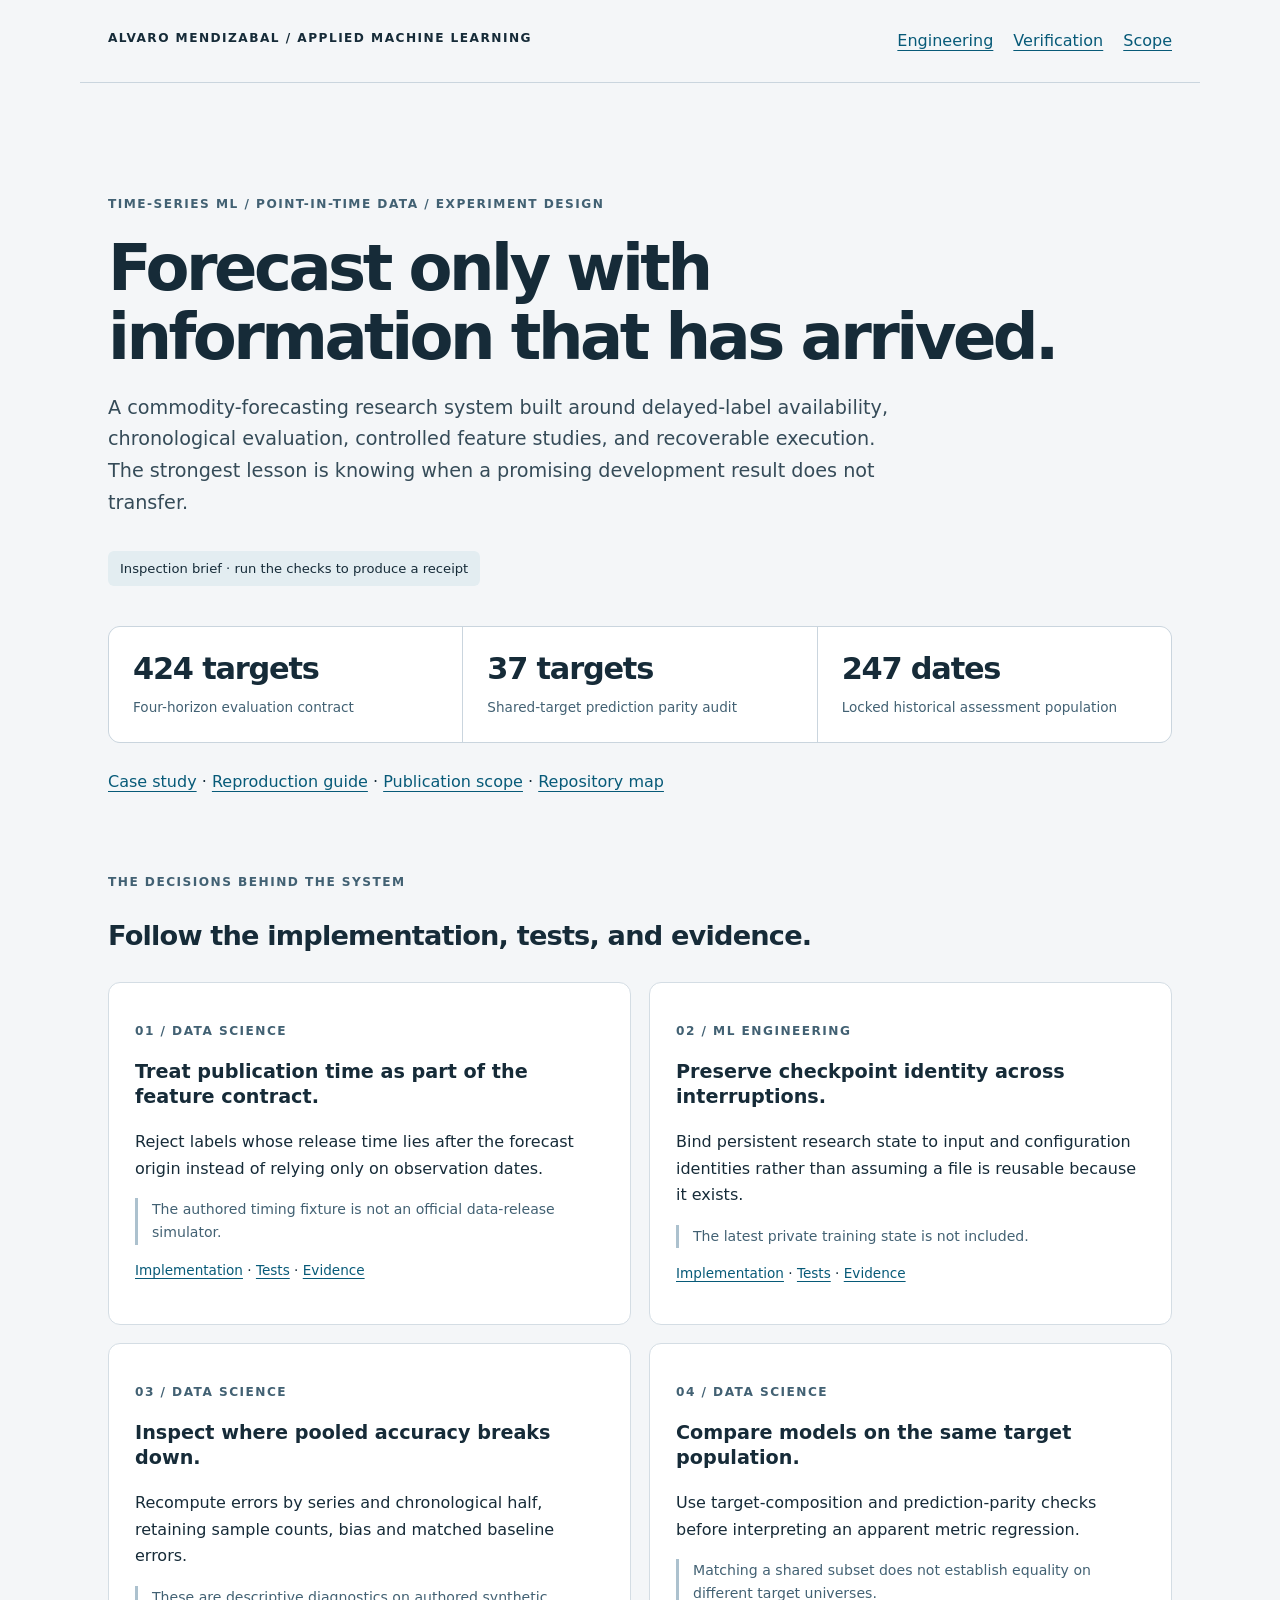
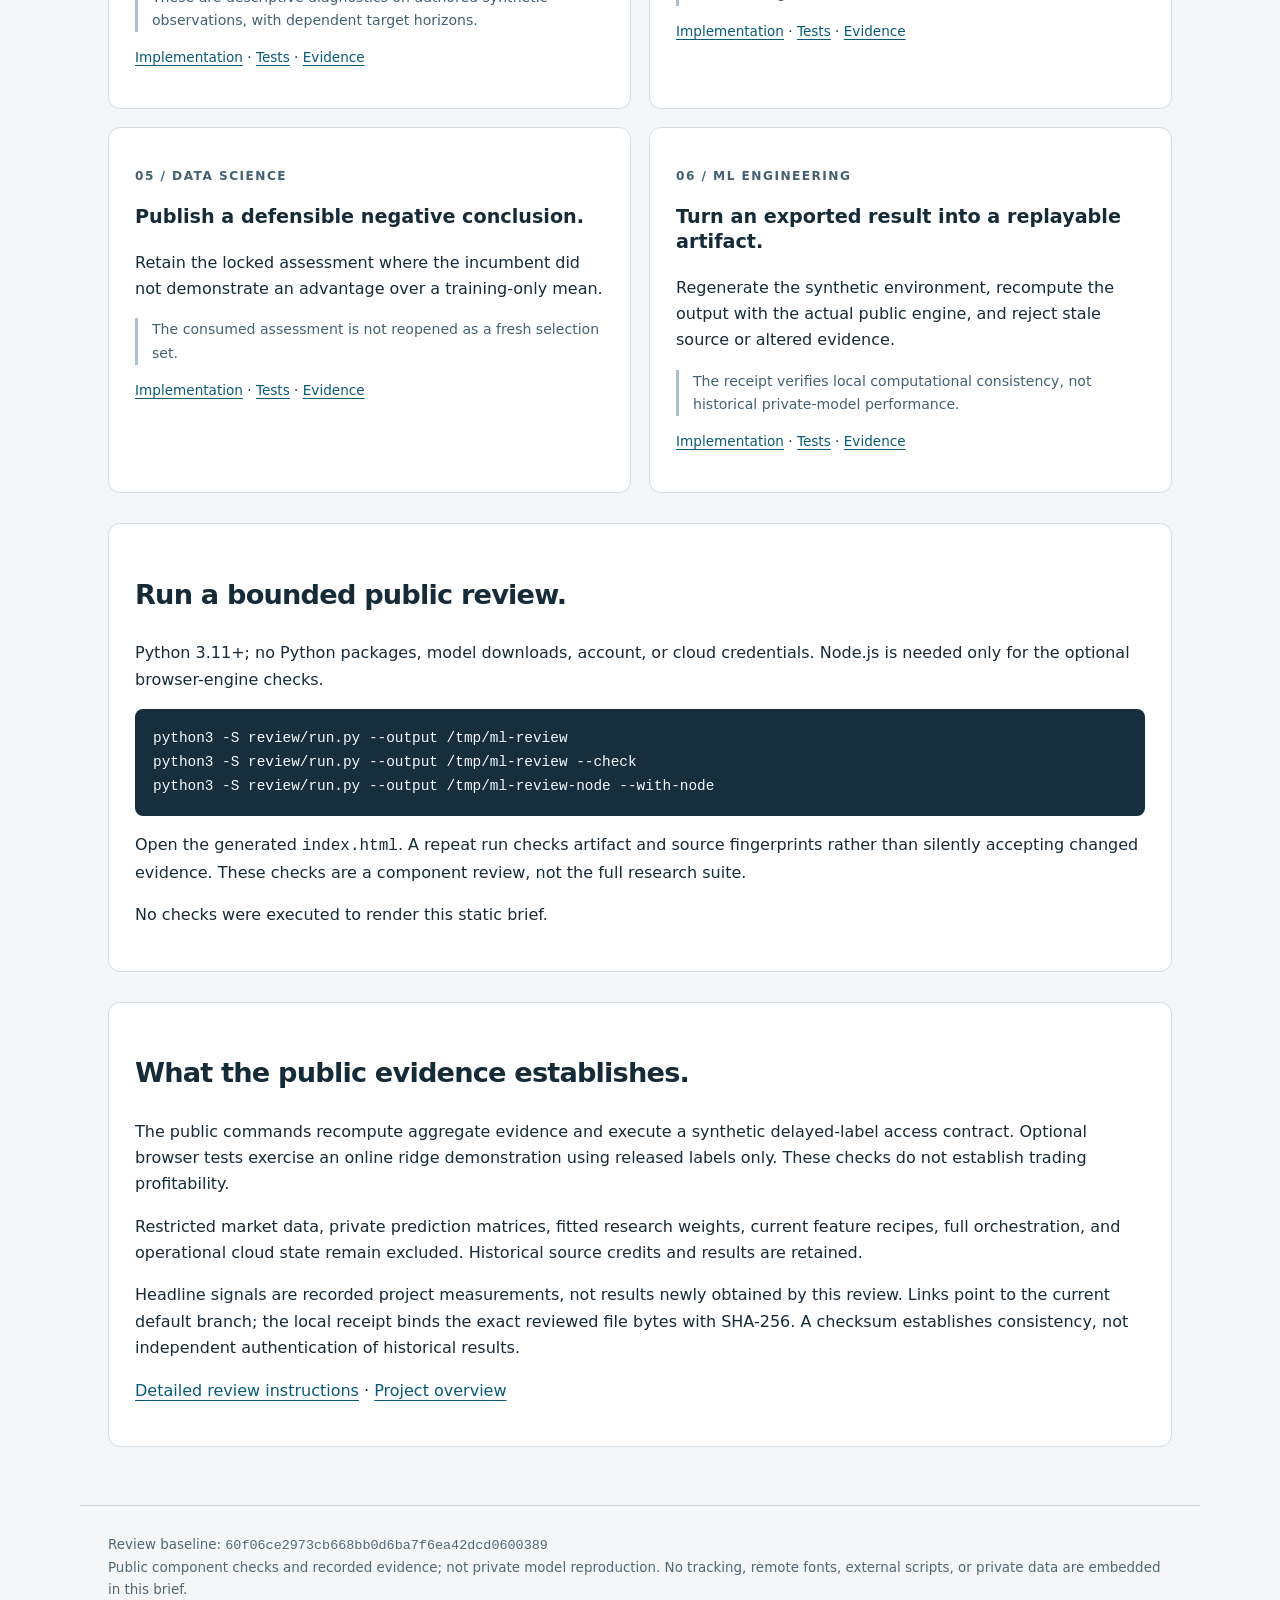
==== commit 723ab1bb: "Retire unused forecasting implementations; retain final comparison and release-time contracts" ====
--- a/review/index.html
+++ b/review/index.html
@@ -2,6 +2,6 @@
 <html lang="en"><head><meta charset="utf-8"><meta name="viewport" content="width=device-width,initial-scale=1"><meta name="color-scheme" content="light"><title>Forecast only with information that has arrived. | Alvaro Mendizabal</title>
 <style>
 :root{font-family:Inter,ui-sans-serif,system-ui,-apple-system,sans-serif;color:#162b38;background:#f4f6f8;line-height:1.65}*{box-sizing:border-box}body{margin:0}a{color:#075a78;text-underline-offset:.22em}a:focus-visible{outline:3px solid #d98f22;outline-offset:4px}.skip{position:absolute;left:-9999px}.skip:focus{left:1rem;background:white;padding:1rem;z-index:2}header,main,footer{max-width:1120px;margin:auto;padding:28px}header{display:flex;justify-content:space-between;gap:24px;flex-wrap:wrap;border-bottom:1px solid #cad5de}nav{display:flex;gap:20px;flex-wrap:wrap}.brand,.eyebrow{font-size:.76rem;letter-spacing:.12em;text-transform:uppercase;font-weight:750}.eyebrow{color:#426173}h1{font-size:clamp(2.3rem,5vw,4.7rem);line-height:1.08;letter-spacing:-.055em;max-width:950px;margin:20px 0}h2{font-size:1.7rem;letter-spacing:-.03em}h3{font-size:1.2rem;line-height:1.3}.lead{font-size:1.2rem;max-width:800px;color:#354b58}.hero{padding:40px 0 30px}.status{display:inline-block;font-size:.82rem;background:#e3edf1;padding:7px 12px;border-radius:6px}.signals{display:grid;grid-template-columns:repeat(3,1fr);gap:1px;background:#cad5de;border:1px solid #cad5de;border-radius:12px;overflow:hidden;margin:26px 0}.signals div{padding:24px;background:white}.signals strong{display:block;font-size:1.9rem;line-height:1.2;letter-spacing:-.04em}.signals span{display:block;font-size:.85rem;margin-top:9px;color:#426173}.grid{display:grid;grid-template-columns:repeat(2,minmax(0,1fr));gap:18px}article,.panel{background:white;border:1px solid #d4dde4;border-radius:12px;padding:26px}article p:last-child{font-size:.85rem}.boundary{font-size:.88rem;border-left:3px solid #acc1ce;padding-left:14px;color:#426173}section{scroll-margin-top:20px;margin:30px 0}pre{white-space:pre-wrap;overflow-wrap:anywhere;padding:18px;background:#172e3c;color:#f6fbff;border-radius:8px;font-size:.9rem}code{font-family:ui-monospace,SFMono-Regular,Consolas,monospace}table{border-collapse:collapse;width:100%;font-size:.9rem}th,td{padding:12px;border-bottom:1px solid #d4dde4;text-align:left}caption{text-align:left;margin-bottom:10px;font-weight:700}footer{font-size:.84rem;color:#526774;border-top:1px solid #cad5de}@media(max-width:700px){header,main,footer{padding:20px}.grid,.signals{grid-template-columns:1fr}h1{font-size:2.5rem}article,.panel{padding:20px}}@media print{body{background:white}header nav,.skip{display:none}main{max-width:none}article,.panel{break-inside:avoid}h1{font-size:30pt}.hero{padding-top:10px}a{color:inherit}}
-</style></head><body><a class="skip" href="#main">Skip to content</a><header><div class="brand">Alvaro Mendizabal / Applied Machine Learning</div><nav aria-label="Review sections"><a href="#engineering">Engineering</a><a href="#verification">Verification</a><a href="#scope">Scope</a></nav></header><main id="main"><section class="hero"><p class="eyebrow">Time-series ML / point-in-time data / experiment design</p><h1>Forecast only with information that has arrived.</h1><p class="lead">A commodity-forecasting research system built around delayed-label availability, chronological evaluation, controlled feature studies, and recoverable execution. The strongest lesson is knowing when a promising development result does not transfer.</p><p class="status">Inspection brief · run the checks to produce a receipt</p><div class="signals"><div><strong>20 families</strong><span>Documented research-method ledger</span></div><div><strong>37 targets</strong><span>Shared-target prediction parity audit</span></div><div><strong>247 dates</strong><span>Locked historical assessment population</span></div></div><p><a href="https://github.com/alvaromendizabal/commodity-prediction/blob/main/docs/PORTFOLIO_CASE_STUDY.md">Case study</a> · <a href="https://github.com/alvaromendizabal/commodity-prediction/blob/main/docs/REPRODUCIBILITY.md">Reproduction guide</a> · <a href="https://github.com/alvaromendizabal/commodity-prediction/blob/main/docs/PUBLICATION_SCOPE.md">Publication scope</a> · <a href="https://github.com/alvaromendizabal/commodity-prediction/blob/main/docs/REPOSITORY_GUIDE.md">Repository map</a></p></section><section id="engineering"><p class="eyebrow">The decisions behind the system</p><h2>Follow the implementation, tests, and evidence.</h2><div class="grid"><article><p class="eyebrow">01 / Data science</p><h3>Treat publication time as part of the feature contract.</h3><p>Reject labels whose release time lies after the forecast origin instead of relying only on observation dates.</p><p class="boundary">The authored timing fixture is not an official data-release simulator.</p><p><a href="https://github.com/alvaromendizabal/commodity-prediction/blob/main/examples/delayed_label_demo.py">Implementation</a> · <a href="https://github.com/alvaromendizabal/commodity-prediction/blob/main/tests/test_delayed_label_demo.py">Tests</a> · <a href="https://github.com/alvaromendizabal/commodity-prediction/blob/main/docs/PORTFOLIO_CASE_STUDY.md">Evidence</a></p></article><article><p class="eyebrow">02 / ML engineering</p><h3>Preserve checkpoint identity across interruptions.</h3><p>Bind persistent research state to input and configuration identities rather than assuming a file is reusable because it exists.</p><p class="boundary">The latest private training state is not included.</p><p><a href="https://github.com/alvaromendizabal/commodity-prediction/blob/main/src/commodity_prediction/studies/storage.py">Implementation</a> · <a href="https://github.com/alvaromendizabal/commodity-prediction/blob/main/tests/test_study_storage.py">Tests</a> · <a href="https://github.com/alvaromendizabal/commodity-prediction/blob/main/reports/execution_recovery.json">Evidence</a></p></article><article><p class="eyebrow">03 / Data science</p><h3>Inspect where pooled accuracy breaks down.</h3><p>Recompute errors by series and chronological half, retaining sample counts, bias and matched baseline errors.</p><p class="boundary">These are descriptive diagnostics on authored synthetic observations, with dependent target horizons.</p><p><a href="https://github.com/alvaromendizabal/commodity-prediction/blob/main/public-demo/engine.js">Implementation</a> · <a href="https://github.com/alvaromendizabal/commodity-prediction/blob/main/tools/test_public_demo.mjs">Tests</a> · <a href="https://github.com/alvaromendizabal/commodity-prediction/blob/main/docs/ERROR_ANALYSIS.md">Evidence</a></p></article><article><p class="eyebrow">04 / Data science</p><h3>Compare models on the same target population.</h3><p>Use target-composition and prediction-parity checks before interpreting an apparent metric regression.</p><p class="boundary">Matching a shared subset does not establish equality on different target universes.</p><p><a href="https://github.com/alvaromendizabal/commodity-prediction/blob/main/src/commodity_prediction/studies/evaluation.py">Implementation</a> · <a href="https://github.com/alvaromendizabal/commodity-prediction/blob/main/tests/test_feature_study.py">Tests</a> · <a href="https://github.com/alvaromendizabal/commodity-prediction/blob/main/reports/portfolio_summary.json">Evidence</a></p></article><article><p class="eyebrow">05 / Data science</p><h3>Publish a defensible negative conclusion.</h3><p>Retain the locked assessment where the incumbent did not demonstrate an advantage over a training-only mean.</p><p class="boundary">The consumed assessment is not reopened as a fresh selection set.</p><p><a href="https://github.com/alvaromendizabal/commodity-prediction/blob/main/scripts/verify_portfolio.py">Implementation</a> · <a href="https://github.com/alvaromendizabal/commodity-prediction/blob/main/tests/test_portfolio_evidence.py">Tests</a> · <a href="https://github.com/alvaromendizabal/commodity-prediction/blob/main/reports/final_research_ledger.json">Evidence</a></p></article><article><p class="eyebrow">06 / ML engineering</p><h3>Turn an exported result into a replayable artifact.</h3><p>Regenerate the synthetic environment, recompute the output with the actual public engine, and reject stale source or altered evidence.</p><p class="boundary">The receipt verifies local computational consistency, not historical private-model performance.</p><p><a href="https://github.com/alvaromendizabal/commodity-prediction/blob/main/tools/replay_public_demo.mjs">Implementation</a> · <a href="https://github.com/alvaromendizabal/commodity-prediction/blob/main/tools/test_replay_public_demo.mjs">Tests</a> · <a href="https://github.com/alvaromendizabal/commodity-prediction/blob/main/docs/DEMO_REPLAY.md">Evidence</a></p></article></div></section><section class="panel" id="verification"><h2>Run a bounded public review.</h2><p>Python 3.11+; no Python packages, model downloads, account, or cloud credentials. Node.js is needed only for the optional browser-engine checks.</p><pre><code>python3 -S review/run.py --output /tmp/ml-review
+</style></head><body><a class="skip" href="#main">Skip to content</a><header><div class="brand">Alvaro Mendizabal / Applied Machine Learning</div><nav aria-label="Review sections"><a href="#engineering">Engineering</a><a href="#verification">Verification</a><a href="#scope">Scope</a></nav></header><main id="main"><section class="hero"><p class="eyebrow">Time-series ML / point-in-time data / experiment design</p><h1>Forecast only with information that has arrived.</h1><p class="lead">A commodity-forecasting research system built around delayed-label availability, chronological evaluation, controlled feature studies, and recoverable execution. The strongest lesson is knowing when a promising development result does not transfer.</p><p class="status">Inspection brief · run the checks to produce a receipt</p><div class="signals"><div><strong>424 targets</strong><span>Four-horizon evaluation contract</span></div><div><strong>37 targets</strong><span>Shared-target prediction parity audit</span></div><div><strong>247 dates</strong><span>Locked historical assessment population</span></div></div><p><a href="https://github.com/alvaromendizabal/commodity-prediction/blob/main/docs/PORTFOLIO_CASE_STUDY.md">Case study</a> · <a href="https://github.com/alvaromendizabal/commodity-prediction/blob/main/docs/REPRODUCIBILITY.md">Reproduction guide</a> · <a href="https://github.com/alvaromendizabal/commodity-prediction/blob/main/docs/PUBLICATION_SCOPE.md">Publication scope</a> · <a href="https://github.com/alvaromendizabal/commodity-prediction/blob/main/docs/REPOSITORY_GUIDE.md">Repository map</a></p></section><section id="engineering"><p class="eyebrow">The decisions behind the system</p><h2>Follow the implementation, tests, and evidence.</h2><div class="grid"><article><p class="eyebrow">01 / Data science</p><h3>Treat publication time as part of the feature contract.</h3><p>Reject labels whose release time lies after the forecast origin instead of relying only on observation dates.</p><p class="boundary">The authored timing fixture is not an official data-release simulator.</p><p><a href="https://github.com/alvaromendizabal/commodity-prediction/blob/main/examples/delayed_label_demo.py">Implementation</a> · <a href="https://github.com/alvaromendizabal/commodity-prediction/blob/main/tests/test_delayed_label_demo.py">Tests</a> · <a href="https://github.com/alvaromendizabal/commodity-prediction/blob/main/docs/PORTFOLIO_CASE_STUDY.md">Evidence</a></p></article><article><p class="eyebrow">02 / ML engineering</p><h3>Preserve checkpoint identity across interruptions.</h3><p>Bind persistent research state to input and configuration identities rather than assuming a file is reusable because it exists.</p><p class="boundary">The latest private training state is not included.</p><p><a href="https://github.com/alvaromendizabal/commodity-prediction/blob/main/src/commodity_prediction/runtime.py">Implementation</a> · <a href="https://github.com/alvaromendizabal/commodity-prediction/blob/main/tests/test_forecast_contracts.py">Tests</a> · <a href="https://github.com/alvaromendizabal/commodity-prediction/blob/main/reports/execution_recovery.json">Evidence</a></p></article><article><p class="eyebrow">03 / Data science</p><h3>Inspect where pooled accuracy breaks down.</h3><p>Recompute errors by series and chronological half, retaining sample counts, bias and matched baseline errors.</p><p class="boundary">These are descriptive diagnostics on authored synthetic observations, with dependent target horizons.</p><p><a href="https://github.com/alvaromendizabal/commodity-prediction/blob/main/public-demo/engine.js">Implementation</a> · <a href="https://github.com/alvaromendizabal/commodity-prediction/blob/main/tools/test_public_demo.mjs">Tests</a> · <a href="https://github.com/alvaromendizabal/commodity-prediction/blob/main/docs/ERROR_ANALYSIS.md">Evidence</a></p></article><article><p class="eyebrow">04 / Data science</p><h3>Compare models on the same target population.</h3><p>Use target-composition and prediction-parity checks before interpreting an apparent metric regression.</p><p class="boundary">Matching a shared subset does not establish equality on different target universes.</p><p><a href="https://github.com/alvaromendizabal/commodity-prediction/blob/main/src/commodity_prediction/studies/evaluation.py">Implementation</a> · <a href="https://github.com/alvaromendizabal/commodity-prediction/blob/main/tests/test_forecast_contracts.py">Tests</a> · <a href="https://github.com/alvaromendizabal/commodity-prediction/blob/main/reports/portfolio_summary.json">Evidence</a></p></article><article><p class="eyebrow">05 / Data science</p><h3>Publish a defensible negative conclusion.</h3><p>Retain the locked assessment where the incumbent did not demonstrate an advantage over a training-only mean.</p><p class="boundary">The consumed assessment is not reopened as a fresh selection set.</p><p><a href="https://github.com/alvaromendizabal/commodity-prediction/blob/main/scripts/verify_portfolio.py">Implementation</a> · <a href="https://github.com/alvaromendizabal/commodity-prediction/blob/main/tests/test_portfolio_evidence.py">Tests</a> · <a href="https://github.com/alvaromendizabal/commodity-prediction/blob/main/reports/final_research_ledger.json">Evidence</a></p></article><article><p class="eyebrow">06 / ML engineering</p><h3>Turn an exported result into a replayable artifact.</h3><p>Regenerate the synthetic environment, recompute the output with the actual public engine, and reject stale source or altered evidence.</p><p class="boundary">The receipt verifies local computational consistency, not historical private-model performance.</p><p><a href="https://github.com/alvaromendizabal/commodity-prediction/blob/main/tools/replay_public_demo.mjs">Implementation</a> · <a href="https://github.com/alvaromendizabal/commodity-prediction/blob/main/tools/test_replay_public_demo.mjs">Tests</a> · <a href="https://github.com/alvaromendizabal/commodity-prediction/blob/main/docs/DEMO_REPLAY.md">Evidence</a></p></article></div></section><section class="panel" id="verification"><h2>Run a bounded public review.</h2><p>Python 3.11+; no Python packages, model downloads, account, or cloud credentials. Node.js is needed only for the optional browser-engine checks.</p><pre><code>python3 -S review/run.py --output /tmp/ml-review
 python3 -S review/run.py --output /tmp/ml-review --check
 python3 -S review/run.py --output /tmp/ml-review-node --with-node</code></pre><p>Open the generated <code>index.html</code>. A repeat run checks artifact and source fingerprints rather than silently accepting changed evidence. These checks are a component review, not the full research suite.</p><p>No checks were executed to render this static brief.</p></section><section class="panel" id="scope"><h2>What the public evidence establishes.</h2><p>The public commands recompute aggregate evidence and execute a synthetic delayed-label access contract. Optional browser tests exercise an online ridge demonstration using released labels only. These checks do not establish trading profitability.</p><p>Restricted market data, private prediction matrices, fitted research weights, current feature recipes, full orchestration, and operational cloud state remain excluded. Historical source credits and results are retained.</p><p>Headline signals are recorded project measurements, not results newly obtained by this review. Links point to the current default branch; the local receipt binds the exact reviewed file bytes with SHA-256. A checksum establishes consistency, not independent authentication of historical results.</p><p><a href="https://github.com/alvaromendizabal/commodity-prediction/blob/main/review/README.md">Detailed review instructions</a> · <a href="https://github.com/alvaromendizabal/commodity-prediction/blob/main/README.md">Project overview</a></p></section></main><footer>Review baseline: <code>60f06ce2973cb668bb0d6ba7f6ea42dcd0600389</code><br>Public component checks and recorded evidence; not private model reproduction. No tracking, remote fonts, external scripts, or private data are embedded in this brief.</footer></body></html>
